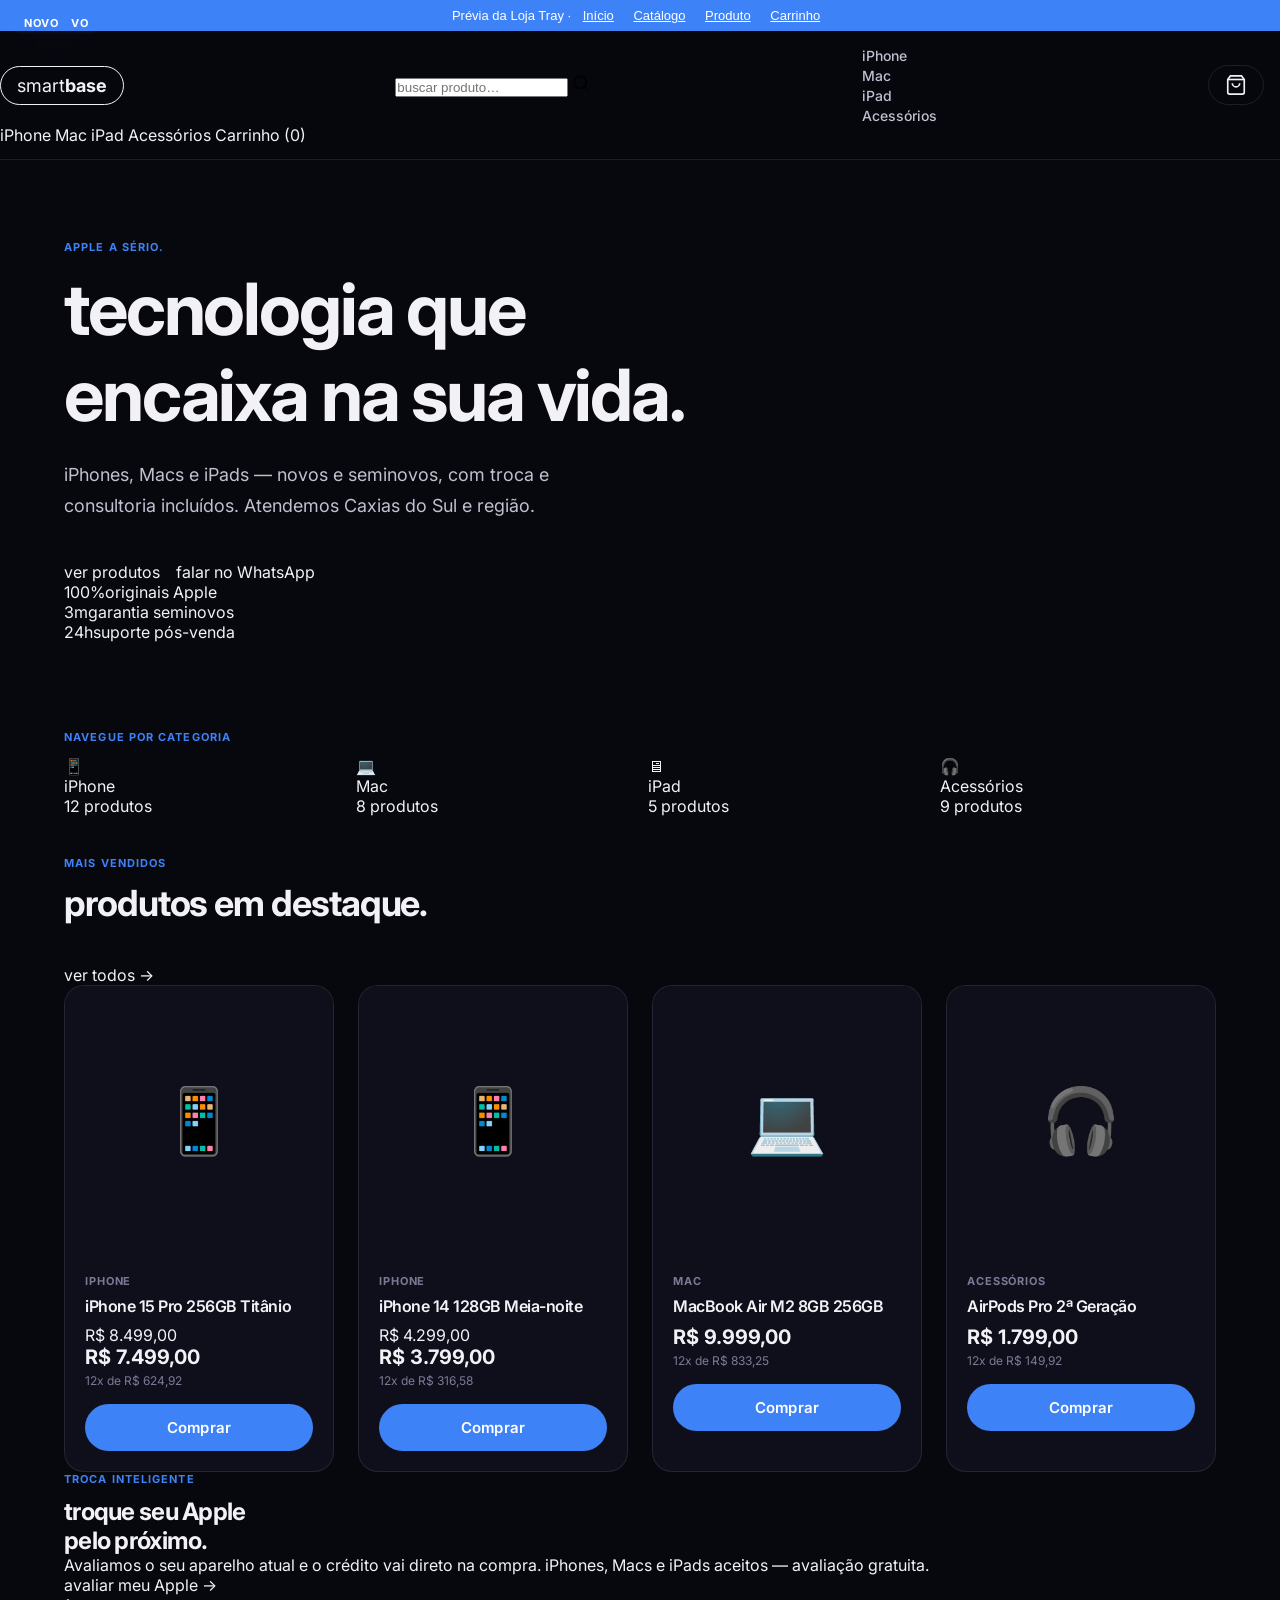
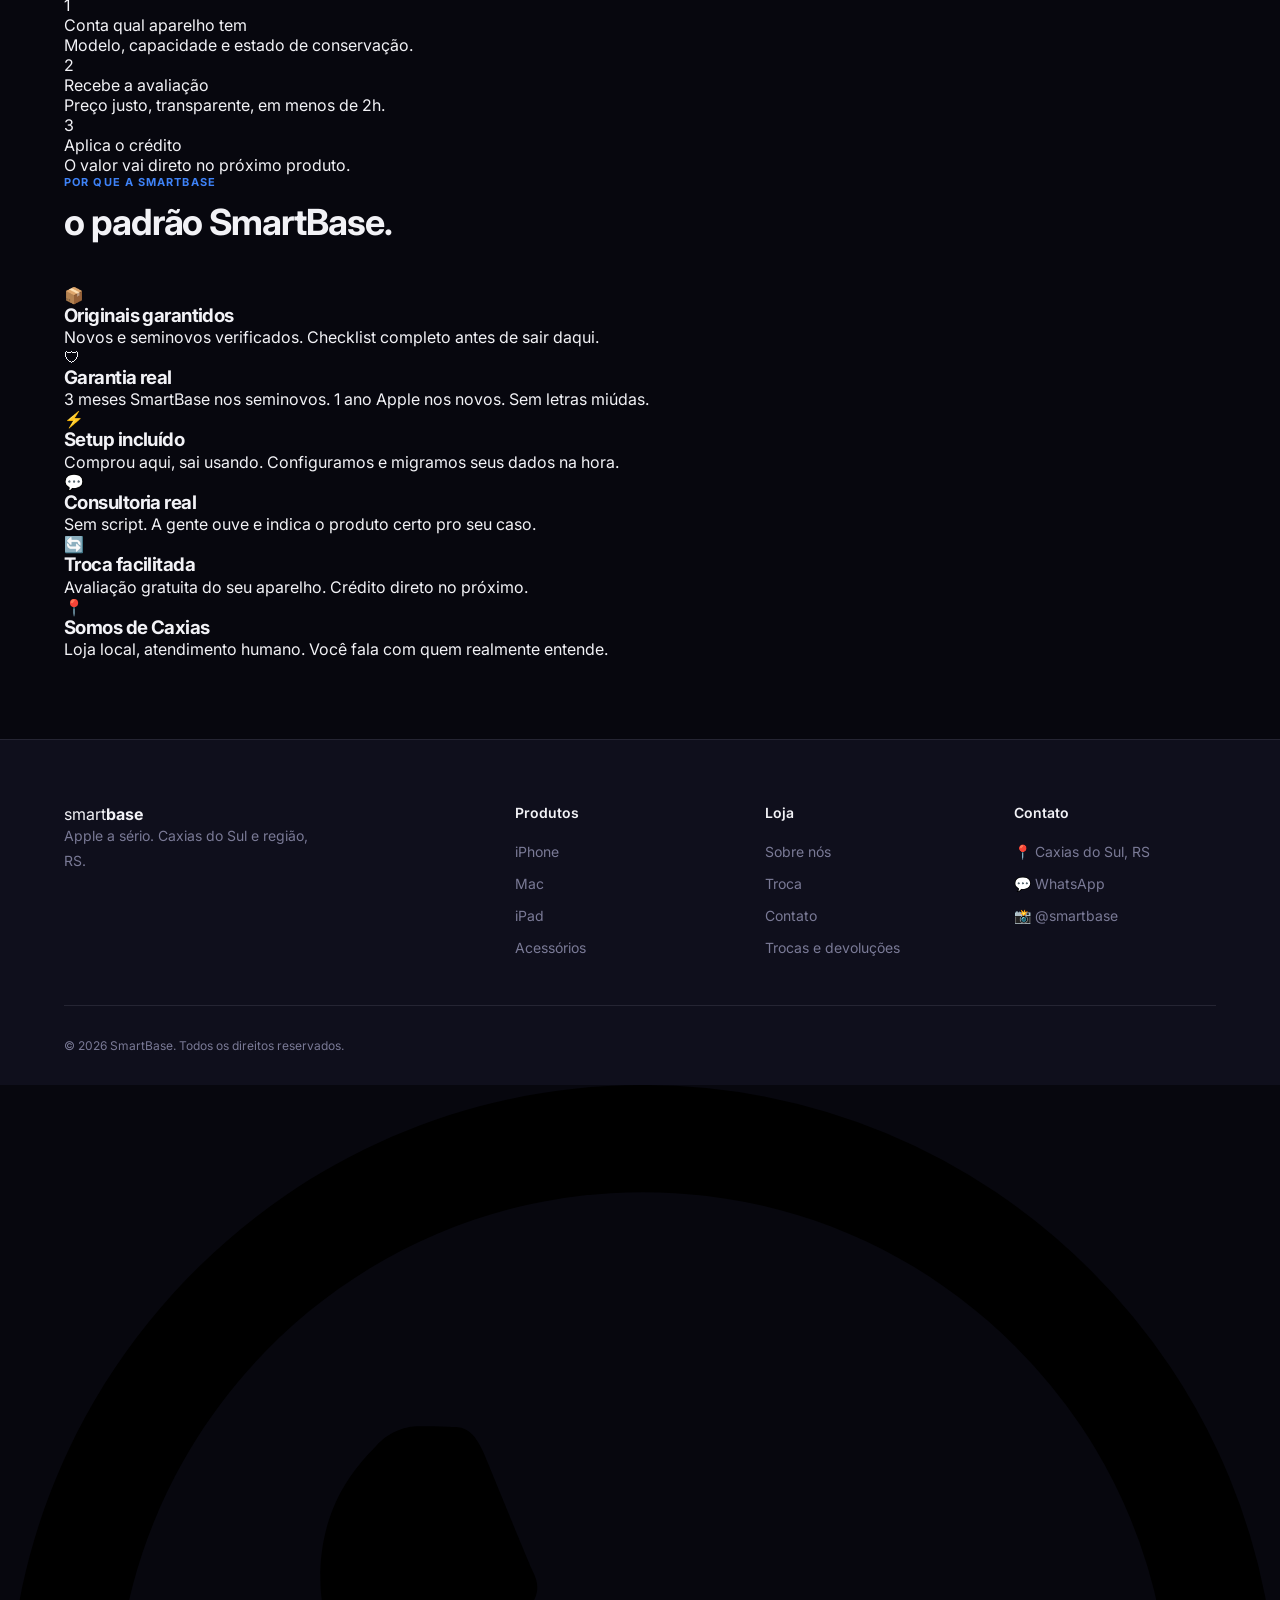
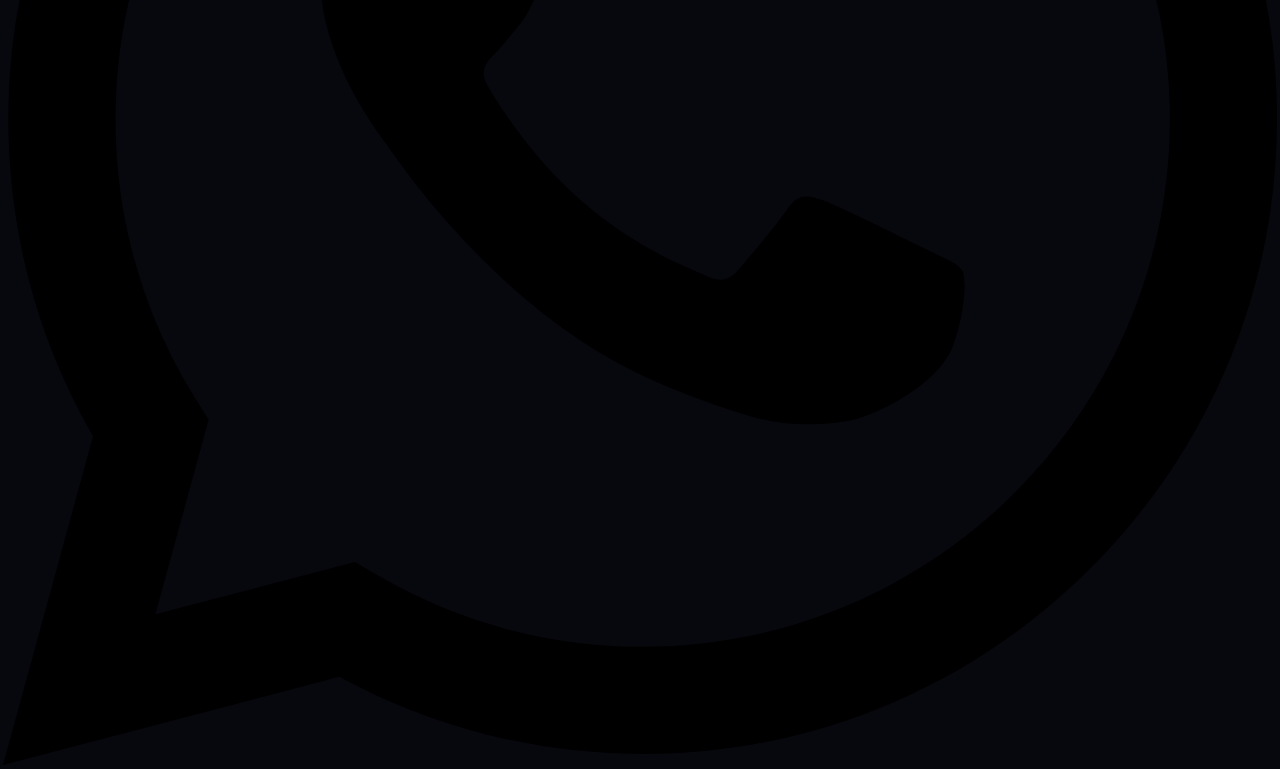
==== clientes/smartbase/tray-preview/home.html @ 4f4c0b4b "feat(smartbase): adicionar prévia do tema Tray com dados de exemplo https://claude.ai/code/session_0" ====
<!DOCTYPE html>
<html lang="pt-BR">
<head>
  <meta charset="UTF-8">
  <meta name="viewport" content="width=device-width, initial-scale=1.0">
  <title>SmartBase — Prévia: Página Inicial da Loja</title>
  <link rel="stylesheet" href="css/theme.css">
  <style>
    .preview-bar {
      background: #3E82F7;
      color: #fff;
      text-align: center;
      padding: 8px 16px;
      font-size: 13px;
      font-family: sans-serif;
    }
    .preview-bar a { color: #fff; text-decoration: underline; margin: 0 8px; }
  </style>
</head>
<body class="tray-page tray-page--home">

  <div class="preview-bar">
    Prévia da Loja Tray ·
    <a href="home.html">Início</a>
    <a href="catalog.html">Catálogo</a>
    <a href="product.html">Produto</a>
    <a href="cart.html">Carrinho</a>
  </div>

  <header class="tray-header" id="tray-header">
    <div class="tray-header__inner">
      <a href="home.html" class="tray-header__logo">
        <div class="logo-pill">
          <span class="logo-pill__dot"></span>
          <span><span class="wordmark-smart">smart</span><span class="wordmark-base">base</span></span>
        </div>
      </a>
      <form class="tray-header__search" role="search">
        <input type="search" class="tray-search-input" placeholder="buscar produto…">
        <button type="submit" class="tray-search-btn">
          <svg width="18" height="18" viewBox="0 0 24 24" fill="none" stroke="currentColor" stroke-width="2"><circle cx="11" cy="11" r="8"/><path d="m21 21-4.35-4.35"/></svg>
        </button>
      </form>
      <nav class="tray-header__nav">
        <ul>
          <li><a href="catalog.html" class="tray-nav-link">iPhone</a></li>
          <li><a href="catalog.html" class="tray-nav-link">Mac</a></li>
          <li><a href="catalog.html" class="tray-nav-link">iPad</a></li>
          <li><a href="catalog.html" class="tray-nav-link">Acessórios</a></li>
        </ul>
      </nav>
      <div class="tray-header__actions">
        <a href="cart.html" class="tray-cart-btn">
          <svg width="22" height="22" viewBox="0 0 24 24" fill="none" stroke="currentColor" stroke-width="1.8"><path d="M6 2 3 6v14a2 2 0 0 0 2 2h14a2 2 0 0 0 2-2V6l-3-4z"/><line x1="3" y1="6" x2="21" y2="6"/><path d="M16 10a4 4 0 0 1-8 0"/></svg>
        </a>
        <button class="tray-hamburger" id="tray-hamburger" aria-label="Abrir menu" aria-expanded="false">
          <span></span><span></span><span></span>
        </button>
      </div>
    </div>
    <div class="tray-mobile-nav" id="tray-mobile-nav" aria-hidden="true">
      <a href="catalog.html" class="tray-nav-link">iPhone</a>
      <a href="catalog.html" class="tray-nav-link">Mac</a>
      <a href="catalog.html" class="tray-nav-link">iPad</a>
      <a href="catalog.html" class="tray-nav-link">Acessórios</a>
      <a href="cart.html" class="tray-nav-link">Carrinho (0)</a>
    </div>
  </header>

  <main>
    <!-- HERO -->
    <section class="tray-hero">
      <div class="tray-container">
        <div class="tray-hero__content">
          <p class="tray-section-label">Apple a sério.</p>
          <h1 class="tray-hero__title">tecnologia que<br><span class="tray-hero__accent">encaixa na sua vida.</span></h1>
          <p class="tray-hero__sub">iPhones, Macs e iPads — novos e seminovos, com troca e consultoria incluídos. Atendemos Caxias do Sul e região.</p>
          <div class="tray-hero__actions">
            <a href="catalog.html" class="tray-btn tray-btn--primary tray-btn--lg">ver produtos</a>
            <a href="https://wa.me/5554XXXXXXXX" class="tray-btn tray-btn--secondary tray-btn--lg" target="_blank">falar no WhatsApp</a>
          </div>
        </div>
        <div class="tray-hero__badge-group">
          <div class="tray-trust-badge"><span class="tray-trust-badge__num">100%</span><span class="tray-trust-badge__label">originais Apple</span></div>
          <div class="tray-trust-badge"><span class="tray-trust-badge__num">3m</span><span class="tray-trust-badge__label">garantia seminovos</span></div>
          <div class="tray-trust-badge"><span class="tray-trust-badge__num">24h</span><span class="tray-trust-badge__label">suporte pós-venda</span></div>
        </div>
      </div>
    </section>

    <!-- CATEGORIAS -->
    <section class="tray-categories">
      <div class="tray-container">
        <p class="tray-section-label">navegue por categoria</p>
        <div class="tray-categories__grid">
          <a href="catalog.html" class="tray-category-card"><div class="tray-category-card__icon">📱</div><p class="tray-category-card__name">iPhone</p><p class="tray-category-card__count">12 produtos</p></a>
          <a href="catalog.html" class="tray-category-card"><div class="tray-category-card__icon">💻</div><p class="tray-category-card__name">Mac</p><p class="tray-category-card__count">8 produtos</p></a>
          <a href="catalog.html" class="tray-category-card"><div class="tray-category-card__icon">🖥</div><p class="tray-category-card__name">iPad</p><p class="tray-category-card__count">5 produtos</p></a>
          <a href="catalog.html" class="tray-category-card"><div class="tray-category-card__icon">🎧</div><p class="tray-category-card__name">Acessórios</p><p class="tray-category-card__count">9 produtos</p></a>
        </div>
      </div>
    </section>

    <!-- DESTAQUES -->
    <section class="tray-section">
      <div class="tray-container">
        <div class="tray-section-head">
          <div><p class="tray-section-label">mais vendidos</p><h2 class="tray-section-title">produtos em destaque.</h2></div>
          <a href="catalog.html" class="tray-btn tray-btn--ghost">ver todos →</a>
        </div>
        <div class="tray-product-grid">

          <article class="tray-product-card">
            <a href="product.html" class="tray-product-card__image-link">
              <div class="tray-product-card__image-wrap">
                <div style="width:100%;aspect-ratio:1;background:var(--color-surface);display:flex;align-items:center;justify-content:center;font-size:64px;">📱</div>
                <span class="tray-product-card__badge">novo</span>
              </div>
            </a>
            <div class="tray-product-card__body">
              <p class="tray-product-card__category">iPhone</p>
              <h3 class="tray-product-card__name"><a href="product.html">iPhone 15 Pro 256GB Titânio</a></h3>
              <div class="tray-product-card__pricing">
                <p class="tray-product-card__price-from">R$ 8.499,00</p>
                <p class="tray-product-card__price">R$ 7.499,00</p>
                <p class="tray-product-card__installments">12x de R$ 624,92</p>
              </div>
              <div class="tray-product-card__actions"><a href="product.html" class="buy-button">Comprar</a></div>
            </div>
          </article>

          <article class="tray-product-card">
            <a href="product.html" class="tray-product-card__image-link">
              <div class="tray-product-card__image-wrap">
                <div style="width:100%;aspect-ratio:1;background:var(--color-surface);display:flex;align-items:center;justify-content:center;font-size:64px;">📱</div>
                <span class="tray-product-card__badge tray-product-card__badge--used">seminovo</span>
              </div>
            </a>
            <div class="tray-product-card__body">
              <p class="tray-product-card__category">iPhone</p>
              <h3 class="tray-product-card__name"><a href="product.html">iPhone 14 128GB Meia-noite</a></h3>
              <div class="tray-product-card__pricing">
                <p class="tray-product-card__price-from">R$ 4.299,00</p>
                <p class="tray-product-card__price">R$ 3.799,00</p>
                <p class="tray-product-card__installments">12x de R$ 316,58</p>
              </div>
              <div class="tray-product-card__actions"><a href="product.html" class="buy-button">Comprar</a></div>
            </div>
          </article>

          <article class="tray-product-card">
            <a href="product.html" class="tray-product-card__image-link">
              <div class="tray-product-card__image-wrap">
                <div style="width:100%;aspect-ratio:1;background:var(--color-surface);display:flex;align-items:center;justify-content:center;font-size:64px;">💻</div>
                <span class="tray-product-card__badge">novo</span>
              </div>
            </a>
            <div class="tray-product-card__body">
              <p class="tray-product-card__category">Mac</p>
              <h3 class="tray-product-card__name"><a href="product.html">MacBook Air M2 8GB 256GB</a></h3>
              <div class="tray-product-card__pricing">
                <p class="tray-product-card__price">R$ 9.999,00</p>
                <p class="tray-product-card__installments">12x de R$ 833,25</p>
              </div>
              <div class="tray-product-card__actions"><a href="product.html" class="buy-button">Comprar</a></div>
            </div>
          </article>

          <article class="tray-product-card">
            <a href="product.html" class="tray-product-card__image-link">
              <div class="tray-product-card__image-wrap">
                <div style="width:100%;aspect-ratio:1;background:var(--color-surface);display:flex;align-items:center;justify-content:center;font-size:64px;">🎧</div>
                <span class="tray-product-card__badge">novo</span>
              </div>
            </a>
            <div class="tray-product-card__body">
              <p class="tray-product-card__category">Acessórios</p>
              <h3 class="tray-product-card__name"><a href="product.html">AirPods Pro 2ª Geração</a></h3>
              <div class="tray-product-card__pricing">
                <p class="tray-product-card__price">R$ 1.799,00</p>
                <p class="tray-product-card__installments">12x de R$ 149,92</p>
              </div>
              <div class="tray-product-card__actions"><a href="product.html" class="buy-button">Comprar</a></div>
            </div>
          </article>

        </div>
      </div>
    </section>

    <!-- TRADE-IN -->
    <section class="tray-tradein" id="troca">
      <div class="tray-container">
        <div class="tray-tradein__inner">
          <div class="tray-tradein__text">
            <p class="tray-section-label">troca inteligente</p>
            <h2 class="tray-tradein__title">troque seu Apple<br>pelo próximo.</h2>
            <p class="tray-tradein__sub">Avaliamos o seu aparelho atual e o crédito vai direto na compra. iPhones, Macs e iPads aceitos — avaliação gratuita.</p>
            <a href="https://wa.me/5554XXXXXXXX" class="tray-btn tray-btn--primary tray-btn--lg" target="_blank">avaliar meu Apple →</a>
          </div>
          <div class="tray-tradein__steps">
            <div class="tray-tradein__step"><span class="tray-tradein__step-num">1</span><div><p class="tray-tradein__step-title">Conta qual aparelho tem</p><p class="tray-tradein__step-desc">Modelo, capacidade e estado de conservação.</p></div></div>
            <div class="tray-tradein__step"><span class="tray-tradein__step-num">2</span><div><p class="tray-tradein__step-title">Recebe a avaliação</p><p class="tray-tradein__step-desc">Preço justo, transparente, em menos de 2h.</p></div></div>
            <div class="tray-tradein__step"><span class="tray-tradein__step-num">3</span><div><p class="tray-tradein__step-title">Aplica o crédito</p><p class="tray-tradein__step-desc">O valor vai direto no próximo produto.</p></div></div>
          </div>
        </div>
      </div>
    </section>

    <!-- DIFERENCIAIS -->
    <section class="tray-section">
      <div class="tray-container">
        <p class="tray-section-label tray-text-center">por que a SmartBase</p>
        <h2 class="tray-section-title tray-text-center">o padrão SmartBase.</h2>
        <div class="tray-features-grid">
          <div class="tray-feature"><span class="tray-feature__icon">📦</span><h3 class="tray-feature__title">Originais garantidos</h3><p class="tray-feature__desc">Novos e seminovos verificados. Checklist completo antes de sair daqui.</p></div>
          <div class="tray-feature"><span class="tray-feature__icon">🛡</span><h3 class="tray-feature__title">Garantia real</h3><p class="tray-feature__desc">3 meses SmartBase nos seminovos. 1 ano Apple nos novos. Sem letras miúdas.</p></div>
          <div class="tray-feature"><span class="tray-feature__icon">⚡</span><h3 class="tray-feature__title">Setup incluído</h3><p class="tray-feature__desc">Comprou aqui, sai usando. Configuramos e migramos seus dados na hora.</p></div>
          <div class="tray-feature"><span class="tray-feature__icon">💬</span><h3 class="tray-feature__title">Consultoria real</h3><p class="tray-feature__desc">Sem script. A gente ouve e indica o produto certo pro seu caso.</p></div>
          <div class="tray-feature"><span class="tray-feature__icon">🔄</span><h3 class="tray-feature__title">Troca facilitada</h3><p class="tray-feature__desc">Avaliação gratuita do seu aparelho. Crédito direto no próximo.</p></div>
          <div class="tray-feature"><span class="tray-feature__icon">📍</span><h3 class="tray-feature__title">Somos de Caxias</h3><p class="tray-feature__desc">Loja local, atendimento humano. Você fala com quem realmente entende.</p></div>
        </div>
      </div>
    </section>
  </main>

  <footer class="tray-footer">
    <div class="tray-container">
      <div class="tray-footer__grid">
        <div class="tray-footer__brand">
          <div class="logo-pill"><span class="logo-pill__dot"></span><span><span class="wordmark-smart">smart</span><span class="wordmark-base">base</span></span></div>
          <p class="tray-footer__tagline">Apple a sério. Caxias do Sul e região, RS.</p>
        </div>
        <div>
          <p class="tray-footer__col-title">Produtos</p>
          <ul class="tray-footer__links">
            <li><a href="catalog.html" class="tray-footer__link">iPhone</a></li>
            <li><a href="catalog.html" class="tray-footer__link">Mac</a></li>
            <li><a href="catalog.html" class="tray-footer__link">iPad</a></li>
            <li><a href="catalog.html" class="tray-footer__link">Acessórios</a></li>
          </ul>
        </div>
        <div>
          <p class="tray-footer__col-title">Loja</p>
          <ul class="tray-footer__links">
            <li><a href="#" class="tray-footer__link">Sobre nós</a></li>
            <li><a href="#troca" class="tray-footer__link">Troca</a></li>
            <li><a href="#" class="tray-footer__link">Contato</a></li>
            <li><a href="#" class="tray-footer__link">Trocas e devoluções</a></li>
          </ul>
        </div>
        <div>
          <p class="tray-footer__col-title">Contato</p>
          <ul class="tray-footer__links">
            <li><span class="tray-footer__link">📍 Caxias do Sul, RS</span></li>
            <li><a href="https://wa.me/5554XXXXXXXX" class="tray-footer__link">💬 WhatsApp</a></li>
            <li><a href="https://instagram.com/smartbase" class="tray-footer__link">📸 @smartbase</a></li>
          </ul>
        </div>
      </div>
      <div class="tray-footer__bottom">
        <p class="tray-footer__copy">© 2026 SmartBase. Todos os direitos reservados.</p>
      </div>
    </div>
  </footer>

  <a href="https://wa.me/5554XXXXXXXX" class="tray-whatsapp-fab" aria-label="WhatsApp" target="_blank">
    <svg viewBox="0 0 24 24" xmlns="http://www.w3.org/2000/svg"><path d="M17.472 14.382c-.297-.149-1.758-.867-2.03-.967-.273-.099-.471-.148-.67.15-.197.297-.767.966-.94 1.164-.173.199-.347.223-.644.075-.297-.15-1.255-.463-2.39-1.475-.883-.788-1.48-1.761-1.653-2.059-.173-.297-.018-.458.13-.606.134-.133.298-.347.446-.52.149-.174.198-.298.298-.497.099-.198.05-.371-.025-.52-.075-.149-.669-1.612-.916-2.207-.242-.579-.487-.5-.669-.51-.173-.008-.371-.01-.57-.01-.198 0-.52.074-.792.372-.272.297-1.04 1.016-1.04 2.479 0 1.462 1.065 2.875 1.213 3.074.149.198 2.096 3.2 5.077 4.487.709.306 1.262.489 1.694.625.712.227 1.36.195 1.871.118.571-.085 1.758-.719 2.006-1.413.248-.694.248-1.289.173-1.413-.074-.124-.272-.198-.57-.347m-5.421 7.403h-.004a9.87 9.87 0 01-5.031-1.378l-.361-.214-3.741.982.998-3.648-.235-.374a9.86 9.86 0 01-1.51-5.26c.001-5.45 4.436-9.884 9.888-9.884 2.64 0 5.122 1.03 6.988 2.898a9.825 9.825 0 012.893 6.994c-.003 5.45-4.437 9.884-9.885 9.884m8.413-18.297A11.815 11.815 0 0012.05 0C5.495 0 .16 5.335.157 11.892c0 2.096.547 4.142 1.588 5.945L.057 24l6.305-1.654a11.882 11.882 0 005.683 1.448h.005c6.554 0 11.89-5.335 11.893-11.893a11.821 11.821 0 00-3.48-8.413z"/></svg>
  </a>

  <script src="js/theme.js"></script>
</body>
</html>
---- clientes/smartbase/tray-preview/css/theme.css ----
/* ============================================================
   SmartBase — theme.css (Tray Commerce)
   Identidade visual alinhada com o site institucional
   ============================================================ */

/* --- Import & Custom Properties --- */
@import url('https://fonts.googleapis.com/css2?family=Inter:wght@400;500;600;700&display=swap');

:root {
  --color-void:     #07070E;
  --color-signal:   #3E82F7;
  --color-white:    #F2F2F6;
  --color-platinum: #C0C0D0;
  --color-silver:   #7A7A96;
  --color-surface:  #0F0F1C;

  --color-bg:       var(--color-void);
  --color-bg-card:  var(--color-surface);
  --color-text:     var(--color-white);
  --color-text-muted: var(--color-platinum);
  --color-text-label: var(--color-silver);
  --color-accent:   var(--color-signal);
  --color-border:   rgba(192, 192, 208, 0.12);

  --font-family: 'Inter', -apple-system, BlinkMacSystemFont, sans-serif;

  --radius-sm:   6px;
  --radius-md:   12px;
  --radius-lg:   20px;
  --radius-full: 9999px;

  --transition: 200ms ease;
  --shadow-md: 0 4px 16px rgba(0, 0, 0, 0.5);
  --shadow-accent: 0 0 20px rgba(62, 130, 247, 0.25);
}

/* --- Reset --- */
*, *::before, *::after { box-sizing: border-box; margin: 0; padding: 0; }
html { font-size: 16px; scroll-behavior: smooth; }
body {
  font-family: var(--font-family);
  background-color: var(--color-bg);
  color: var(--color-text);
  -webkit-font-smoothing: antialiased;
}
img { max-width: 100%; height: auto; display: block; }
a { color: inherit; text-decoration: none; }
ul { list-style: none; }
button { cursor: pointer; font-family: inherit; border: none; background: none; }
::selection { background: var(--color-signal); color: #fff; }

/* --- Layout --- */
.tray-container {
  width: 100%;
  max-width: 1200px;
  margin-inline: auto;
  padding-inline: 1.5rem;
}

/* --- Tipografia --- */
h1, h2, h3, h4 { font-weight: 700; letter-spacing: -0.03em; line-height: 1.2; }
.wordmark-smart { font-weight: 400; }
.wordmark-base  { font-weight: 700; }

/* ============================================================
   HEADER / NAV
   ============================================================ */
.tray-header {
  position: sticky;
  top: 0;
  z-index: 100;
  background: rgba(7, 7, 14, 0.9);
  backdrop-filter: blur(16px);
  -webkit-backdrop-filter: blur(16px);
  border-bottom: 1px solid var(--color-border);
  padding: 0.875rem 0;
}

.tray-header__inner {
  display: flex;
  align-items: center;
  justify-content: space-between;
  gap: 2rem;
}

.tray-header__logo {
  display: inline-flex;
  align-items: center;
  gap: 0.625rem;
  padding: 0.5rem 1rem;
  border: 1.5px solid var(--color-white);
  border-radius: var(--radius-full);
  font-size: 1.125rem;
  white-space: nowrap;
}

.tray-header__logo-dot {
  width: 10px; height: 10px;
  background: var(--color-signal);
  border-radius: 50%;
  flex-shrink: 0;
}

.tray-header__nav {
  display: flex;
  align-items: center;
  gap: 2rem;
}

.tray-header__nav a {
  font-size: 0.875rem;
  font-weight: 500;
  color: var(--color-platinum);
  transition: color var(--transition);
}
.tray-header__nav a:hover { color: var(--color-white); }

.tray-header__actions {
  display: flex;
  align-items: center;
  gap: 1rem;
}

/* Busca */
.tray-search-form {
  display: flex;
  align-items: center;
  gap: 0;
  background: var(--color-surface);
  border: 1px solid var(--color-border);
  border-radius: var(--radius-full);
  overflow: hidden;
  transition: border-color var(--transition);
}
.tray-search-form:focus-within { border-color: var(--color-signal); }

.tray-search-form input {
  background: transparent;
  border: none;
  color: var(--color-text);
  font-size: 0.875rem;
  padding: 0.5rem 1rem;
  width: 220px;
  outline: none;
}
.tray-search-form input::placeholder { color: var(--color-silver); }
.tray-search-form button {
  padding: 0.5rem 1rem;
  color: var(--color-silver);
  font-size: 1rem;
  transition: color var(--transition);
}
.tray-search-form button:hover { color: var(--color-signal); }

/* Carrinho */
.tray-cart-btn {
  position: relative;
  display: flex;
  align-items: center;
  gap: 0.5rem;
  padding: 0.5rem 1rem;
  background: transparent;
  border: 1.5px solid var(--color-border);
  border-radius: var(--radius-full);
  font-size: 0.875rem;
  font-weight: 600;
  color: var(--color-white);
  transition: border-color var(--transition);
}
.tray-cart-btn:hover { border-color: var(--color-platinum); }

.tray-cart-badge {
  position: absolute;
  top: -6px; right: -6px;
  width: 18px; height: 18px;
  background: var(--color-signal);
  border-radius: 50%;
  font-size: 0.625rem;
  font-weight: 700;
  display: flex;
  align-items: center;
  justify-content: center;
  color: #fff;
}

@media (max-width: 900px) {
  .tray-header__nav { display: none; }
  .tray-search-form input { width: 140px; }
}
@media (max-width: 600px) {
  .tray-search-form { display: none; }
}

/* ============================================================
   BOTÕES
   ============================================================ */
.btn {
  display: inline-flex;
  align-items: center;
  justify-content: center;
  gap: 0.5rem;
  padding: 0.75rem 1.5rem;
  border-radius: var(--radius-full);
  font-size: 0.875rem;
  font-weight: 600;
  cursor: pointer;
  transition: all var(--transition);
  white-space: nowrap;
}
.btn-primary {
  background: var(--color-signal);
  color: #fff;
  border: 1.5px solid var(--color-signal);
}
.btn-primary:hover {
  background: #2d6fe0;
  box-shadow: var(--shadow-accent);
  transform: translateY(-1px);
}
.btn-secondary {
  background: transparent;
  color: var(--color-white);
  border: 1.5px solid var(--color-border);
}
.btn-secondary:hover { border-color: var(--color-platinum); }
.btn-ghost {
  background: transparent;
  color: var(--color-accent);
  border: none;
  padding-inline: 0;
}
.btn-ghost:hover { text-decoration: underline; text-underline-offset: 4px; }
.btn-lg { padding: 1rem 2rem; font-size: 1rem; }
.btn-block { width: 100%; }

/* Botão de compra (Tray injeta via {buy_button} mas podemos sobrescrever estilos) */
.buy-button,
[class*="buy-button"],
.tray-btn-buy {
  display: inline-flex !important;
  align-items: center !important;
  justify-content: center !important;
  width: 100% !important;
  padding: 0.875rem 1.5rem !important;
  background: var(--color-signal) !important;
  color: #fff !important;
  border: none !important;
  border-radius: var(--radius-full) !important;
  font-size: 0.9375rem !important;
  font-weight: 600 !important;
  font-family: var(--font-family) !important;
  cursor: pointer !important;
  transition: all var(--transition) !important;
  letter-spacing: 0.01em !important;
}
.buy-button:hover,
.tray-btn-buy:hover {
  background: #2d6fe0 !important;
  box-shadow: var(--shadow-accent) !important;
}

/* ============================================================
   PRODUCT CARD
   ============================================================ */
.tray-product-card {
  background: var(--color-surface);
  border: 1px solid var(--color-border);
  border-radius: var(--radius-lg);
  overflow: hidden;
  display: flex;
  flex-direction: column;
  transition: all 250ms ease;
}
.tray-product-card:hover {
  border-color: rgba(62, 130, 247, 0.3);
  transform: translateY(-4px);
  box-shadow: var(--shadow-md);
}

.tray-product-card__img {
  aspect-ratio: 1;
  overflow: hidden;
  background: var(--color-void);
}
.tray-product-card__img img {
  width: 100%; height: 100%;
  object-fit: cover;
  transition: transform 400ms ease;
}
.tray-product-card:hover .tray-product-card__img img { transform: scale(1.05); }

.tray-product-card__badge {
  position: absolute;
  top: 0.75rem; left: 0.75rem;
  font-size: 0.6875rem;
  font-weight: 700;
  letter-spacing: 0.06em;
  text-transform: uppercase;
  padding: 0.25rem 0.75rem;
  border-radius: var(--radius-full);
  background: var(--color-signal);
  color: #fff;
}
.tray-product-card__badge--sale {
  background: #e84646;
}

.tray-product-card__img-wrap { position: relative; }

.tray-product-card__body {
  padding: 1.25rem;
  flex: 1;
  display: flex;
  flex-direction: column;
}

.tray-product-card__category {
  font-size: 0.6875rem;
  font-weight: 700;
  letter-spacing: 0.08em;
  text-transform: uppercase;
  color: var(--color-text-label);
  margin-bottom: 0.5rem;
}

.tray-product-card__name {
  font-size: 1rem;
  font-weight: 600;
  color: var(--color-text);
  margin-bottom: 0.5rem;
  line-height: 1.3;
}

.tray-product-card__price-box {
  margin-top: auto;
  padding-top: 1rem;
}

.tray-product-card__price-old {
  font-size: 0.75rem;
  color: var(--color-text-label);
  text-decoration: line-through;
  margin-bottom: 0.25rem;
}

.tray-product-card__price {
  font-size: 1.25rem;
  font-weight: 700;
  color: var(--color-text);
  margin-bottom: 0.25rem;
}

.tray-product-card__installments {
  font-size: 0.75rem;
  color: var(--color-text-label);
  margin-bottom: 1rem;
}

/* ============================================================
   PRODUCT GRID
   ============================================================ */
.tray-product-grid {
  display: grid;
  grid-template-columns: repeat(4, 1fr);
  gap: 1.5rem;
}
@media (max-width: 1024px) { .tray-product-grid { grid-template-columns: repeat(3, 1fr); } }
@media (max-width: 768px)  { .tray-product-grid { grid-template-columns: repeat(2, 1fr); } }
@media (max-width: 480px)  { .tray-product-grid { grid-template-columns: 1fr; } }

/* ============================================================
   FILTERS / BREADCRUMB
   ============================================================ */
.tray-breadcrumb {
  display: flex;
  align-items: center;
  gap: 0.5rem;
  font-size: 0.8125rem;
  color: var(--color-text-label);
  margin-bottom: 1.5rem;
}
.tray-breadcrumb a { color: var(--color-text-label); transition: color var(--transition); }
.tray-breadcrumb a:hover { color: var(--color-white); }
.tray-breadcrumb span { color: var(--color-silver); }

.tray-filters {
  display: flex;
  align-items: center;
  gap: 0.75rem;
  margin-bottom: 2rem;
  flex-wrap: wrap;
}
.tray-filter-btn {
  padding: 0.375rem 1rem;
  border-radius: var(--radius-full);
  font-size: 0.8125rem;
  font-weight: 500;
  color: var(--color-platinum);
  background: transparent;
  border: 1px solid var(--color-border);
  cursor: pointer;
  transition: all var(--transition);
}
.tray-filter-btn:hover,
.tray-filter-btn.active {
  color: var(--color-white);
  background: rgba(62, 130, 247, 0.1);
  border-color: var(--color-signal);
}

.tray-sort-select {
  margin-left: auto;
  padding: 0.375rem 0.875rem;
  background: var(--color-surface);
  border: 1px solid var(--color-border);
  border-radius: var(--radius-full);
  color: var(--color-platinum);
  font-size: 0.8125rem;
  font-family: var(--font-family);
  cursor: pointer;
  outline: none;
}
.tray-sort-select:focus { border-color: var(--color-signal); }

/* ============================================================
   PRODUCT PAGE
   ============================================================ */
.tray-product-page {
  padding-block: 3rem 6rem;
}

.tray-product-layout {
  display: grid;
  grid-template-columns: 1fr 1fr;
  gap: 4rem;
  align-items: start;
}

/* Galeria */
.tray-product-gallery {
  position: sticky;
  top: 100px;
}
.tray-product-gallery__main {
  aspect-ratio: 1;
  background: var(--color-surface);
  border: 1px solid var(--color-border);
  border-radius: var(--radius-lg);
  overflow: hidden;
  margin-bottom: 1rem;
  cursor: zoom-in;
}
.tray-product-gallery__main img {
  width: 100%; height: 100%;
  object-fit: cover;
  transition: transform 400ms ease;
}
.tray-product-gallery__thumbs {
  display: flex;
  gap: 0.75rem;
}
.tray-product-gallery__thumb {
  width: 72px; height: 72px;
  border-radius: var(--radius-md);
  overflow: hidden;
  background: var(--color-surface);
  border: 1.5px solid var(--color-border);
  cursor: pointer;
  transition: border-color var(--transition);
}
.tray-product-gallery__thumb:hover,
.tray-product-gallery__thumb.is-active { border-color: var(--color-signal); }
.tray-product-gallery__thumb img { width: 100%; height: 100%; object-fit: cover; }

/* Info do produto */
.tray-product-info__label {
  font-size: 0.6875rem;
  font-weight: 700;
  letter-spacing: 0.1em;
  text-transform: uppercase;
  color: var(--color-accent);
  margin-bottom: 0.75rem;
}
.tray-product-info__name {
  font-size: clamp(1.5rem, 3vw, 2.25rem);
  color: var(--color-white);
  margin-bottom: 1.5rem;
}
.tray-product-info__price {
  font-size: 2rem;
  font-weight: 700;
  color: var(--color-white);
  margin-bottom: 0.25rem;
}
.tray-product-info__installments {
  font-size: 0.875rem;
  color: var(--color-text-label);
  margin-bottom: 2rem;
}
.tray-product-info__divider {
  height: 1px;
  background: var(--color-border);
  margin: 1.5rem 0;
}
.tray-product-info__desc {
  font-size: 0.9375rem;
  color: var(--color-text-muted);
  line-height: 1.75;
  margin-bottom: 2rem;
}

/* Garantia inline */
.tray-guarantee-row {
  display: flex;
  gap: 1rem;
  margin-bottom: 2rem;
}
.tray-guarantee-item {
  display: flex;
  align-items: center;
  gap: 0.5rem;
  font-size: 0.8125rem;
  color: var(--color-text-muted);
  background: rgba(62, 130, 247, 0.06);
  border: 1px solid rgba(62, 130, 247, 0.15);
  border-radius: var(--radius-md);
  padding: 0.625rem 1rem;
  flex: 1;
}
.tray-guarantee-item span:first-child { font-size: 1.125rem; }

@media (max-width: 900px) {
  .tray-product-layout { grid-template-columns: 1fr; }
  .tray-product-gallery { position: static; }
}

/* ============================================================
   CART
   ============================================================ */
.tray-cart-page {
  padding-block: 3rem 6rem;
}

.tray-cart-layout {
  display: grid;
  grid-template-columns: 1fr 360px;
  gap: 3rem;
  align-items: start;
}

.tray-cart-items { display: flex; flex-direction: column; gap: 1rem; }

.tray-cart-item {
  display: grid;
  grid-template-columns: 100px 1fr auto;
  gap: 1.25rem;
  align-items: center;
  background: var(--color-surface);
  border: 1px solid var(--color-border);
  border-radius: var(--radius-lg);
  padding: 1.25rem;
}
.tray-cart-item__img {
  width: 100px; height: 100px;
  border-radius: var(--radius-md);
  overflow: hidden;
  background: var(--color-void);
}
.tray-cart-item__img img { width: 100%; height: 100%; object-fit: cover; }
.tray-cart-item__name { font-size: 0.9375rem; font-weight: 600; color: var(--color-text); margin-bottom: 0.25rem; }
.tray-cart-item__meta { font-size: 0.8125rem; color: var(--color-text-label); }
.tray-cart-item__qty {
  display: flex;
  align-items: center;
  gap: 0.625rem;
  margin-top: 0.75rem;
}
.tray-qty-btn {
  width: 30px; height: 30px;
  border: 1px solid var(--color-border);
  border-radius: 50%;
  font-size: 1rem;
  color: var(--color-white);
  display: flex;
  align-items: center;
  justify-content: center;
  transition: border-color var(--transition);
}
.tray-qty-btn:hover { border-color: var(--color-platinum); }
.tray-qty-value { font-size: 0.9375rem; font-weight: 600; color: var(--color-text); min-width: 1.5rem; text-align: center; }
.tray-cart-item__price { font-size: 1.125rem; font-weight: 700; color: var(--color-text); white-space: nowrap; }
.tray-cart-item__remove { font-size: 0.75rem; color: var(--color-text-label); margin-top: 0.5rem; cursor: pointer; display: block; text-align: right; }
.tray-cart-item__remove:hover { color: #e84646; }

/* Resumo do carrinho */
.tray-cart-summary {
  background: var(--color-surface);
  border: 1px solid var(--color-border);
  border-radius: var(--radius-lg);
  padding: 1.5rem;
  position: sticky;
  top: 100px;
}
.tray-cart-summary__title {
  font-size: 1.125rem;
  font-weight: 700;
  color: var(--color-white);
  margin-bottom: 1.5rem;
}
.tray-cart-summary__row {
  display: flex;
  justify-content: space-between;
  align-items: center;
  font-size: 0.875rem;
  color: var(--color-text-muted);
  margin-bottom: 0.75rem;
}
.tray-cart-summary__row--total {
  font-size: 1.125rem;
  font-weight: 700;
  color: var(--color-white);
  margin-top: 1rem;
  padding-top: 1rem;
  border-top: 1px solid var(--color-border);
}

@media (max-width: 900px) {
  .tray-cart-layout { grid-template-columns: 1fr; }
  .tray-cart-summary { position: static; }
}

/* ============================================================
   BANNER / HERO HOMEPAGE
   ============================================================ */
.tray-hero {
  padding: 5rem 0 3rem;
}
.tray-hero__content { max-width: 640px; }
.tray-hero__label {
  font-size: 0.6875rem;
  font-weight: 700;
  letter-spacing: 0.1em;
  text-transform: uppercase;
  color: var(--color-accent);
  margin-bottom: 1rem;
  display: flex;
  align-items: center;
  gap: 0.75rem;
}
.tray-hero__label::before {
  content: '';
  display: block;
  width: 24px; height: 1.5px;
  background: var(--color-signal);
}
.tray-hero__title { font-size: clamp(2.5rem, 6vw, 4.5rem); color: var(--color-white); margin-bottom: 1.25rem; }
.tray-hero__sub { font-size: clamp(1rem, 2vw, 1.125rem); color: var(--color-platinum); line-height: 1.75; margin-bottom: 2.5rem; max-width: 520px; }
.tray-hero__actions { display: flex; gap: 1rem; flex-wrap: wrap; }

/* Categorias */
.tray-categories { padding: 2.5rem 0; }
.tray-categories__grid {
  display: grid;
  grid-template-columns: repeat(4, 1fr);
  gap: 1rem;
}
.tray-category-item {
  background: var(--color-surface);
  border: 1px solid var(--color-border);
  border-radius: var(--radius-lg);
  padding: 1.5rem;
  text-align: center;
  transition: all 250ms ease;
  cursor: pointer;
  display: block;
}
.tray-category-item:hover { border-color: rgba(62, 130, 247, 0.3); transform: translateY(-3px); }
.tray-category-item__icon { font-size: 2.25rem; margin-bottom: 0.625rem; }
.tray-category-item__name { font-size: 0.9375rem; font-weight: 600; color: var(--color-text); }
@media (max-width: 768px) { .tray-categories__grid { grid-template-columns: repeat(2, 1fr); } }

/* Section headers */
.tray-section-label {
  font-size: 0.6875rem;
  font-weight: 700;
  letter-spacing: 0.1em;
  text-transform: uppercase;
  color: var(--color-accent);
  margin-bottom: 0.75rem;
}
.tray-section-title { font-size: clamp(1.5rem, 3vw, 2.25rem); color: var(--color-white); margin-bottom: 2.5rem; }

/* ============================================================
   PAGINAÇÃO
   ============================================================ */
.tray-pagination {
  display: flex;
  justify-content: center;
  gap: 0.5rem;
  margin-top: 3rem;
}
.tray-page-btn {
  width: 40px; height: 40px;
  display: flex;
  align-items: center;
  justify-content: center;
  border-radius: var(--radius-md);
  font-size: 0.875rem;
  font-weight: 500;
  background: var(--color-surface);
  border: 1px solid var(--color-border);
  color: var(--color-platinum);
  cursor: pointer;
  transition: all var(--transition);
}
.tray-page-btn:hover,
.tray-page-btn.active {
  background: var(--color-signal);
  border-color: var(--color-signal);
  color: #fff;
}

/* ============================================================
   FOOTER
   ============================================================ */
.tray-footer {
  background: var(--color-surface);
  border-top: 1px solid var(--color-border);
  padding: 4rem 0 2rem;
  margin-top: 5rem;
}
.tray-footer__grid {
  display: grid;
  grid-template-columns: 2fr 1fr 1fr 1fr;
  gap: 3rem;
  margin-bottom: 3rem;
}
.tray-footer__brand-logo {
  display: inline-flex;
  align-items: center;
  gap: 0.625rem;
  padding: 0.5rem 1rem;
  border: 1.5px solid var(--color-white);
  border-radius: var(--radius-full);
  font-size: 1.125rem;
  margin-bottom: 1rem;
}
.tray-footer__brand-logo-dot { width: 10px; height: 10px; background: var(--color-signal); border-radius: 50%; }
.tray-footer__brand p { font-size: 0.875rem; color: var(--color-text-label); line-height: 1.75; max-width: 260px; }
.tray-footer__col-title { font-size: 0.875rem; font-weight: 600; color: var(--color-text); margin-bottom: 1.25rem; }
.tray-footer__links { display: flex; flex-direction: column; gap: 0.75rem; }
.tray-footer__link { font-size: 0.875rem; color: var(--color-text-label); transition: color var(--transition); }
.tray-footer__link:hover { color: var(--color-white); }
.tray-footer__bottom {
  padding-top: 2rem;
  border-top: 1px solid var(--color-border);
  display: flex;
  align-items: center;
  justify-content: space-between;
  flex-wrap: wrap;
  gap: 1rem;
  font-size: 0.75rem;
  color: var(--color-text-label);
}
@media (max-width: 1024px) { .tray-footer__grid { grid-template-columns: 1fr 1fr; } .tray-footer__brand { grid-column: 1/-1; } }
@media (max-width: 600px) { .tray-footer__grid { grid-template-columns: 1fr; } }

/* ============================================================
   EMPTY STATE
   ============================================================ */
.tray-empty {
  padding: 5rem 1rem;
  text-align: center;
  color: var(--color-text-label);
}
.tray-empty__icon { font-size: 4rem; margin-bottom: 1.5rem; }
.tray-empty h2 { color: var(--color-white); margin-bottom: 0.75rem; }
.tray-empty p { margin-bottom: 2rem; }

/* ============================================================
   TOAST / NOTIFICATION
   ============================================================ */
.tray-toast {
  position: fixed;
  bottom: 1.5rem;
  left: 50%;
  transform: translateX(-50%) translateY(12px);
  background: var(--color-surface);
  border: 1px solid var(--color-border);
  border-radius: var(--radius-md);
  padding: 0.75rem 1.5rem;
  font-size: 0.875rem;
  color: var(--color-text);
  box-shadow: var(--shadow-md);
  opacity: 0;
  transition: all 250ms ease;
  pointer-events: none;
  z-index: 9999;
}
.tray-toast.is-visible { opacity: 1; transform: translateX(-50%) translateY(0); }

/* ============================================================
   RESPONSIVO — MOBILE HEADER
   ============================================================ */
.tray-mobile-menu-btn {
  display: none;
  flex-direction: column;
  justify-content: center;
  gap: 5px;
  width: 32px; height: 32px;
}
.tray-mobile-menu-btn span { display: block; width: 100%; height: 1.5px; background: var(--color-white); transition: all 200ms; }
@media (max-width: 900px) { .tray-mobile-menu-btn { display: flex; } }
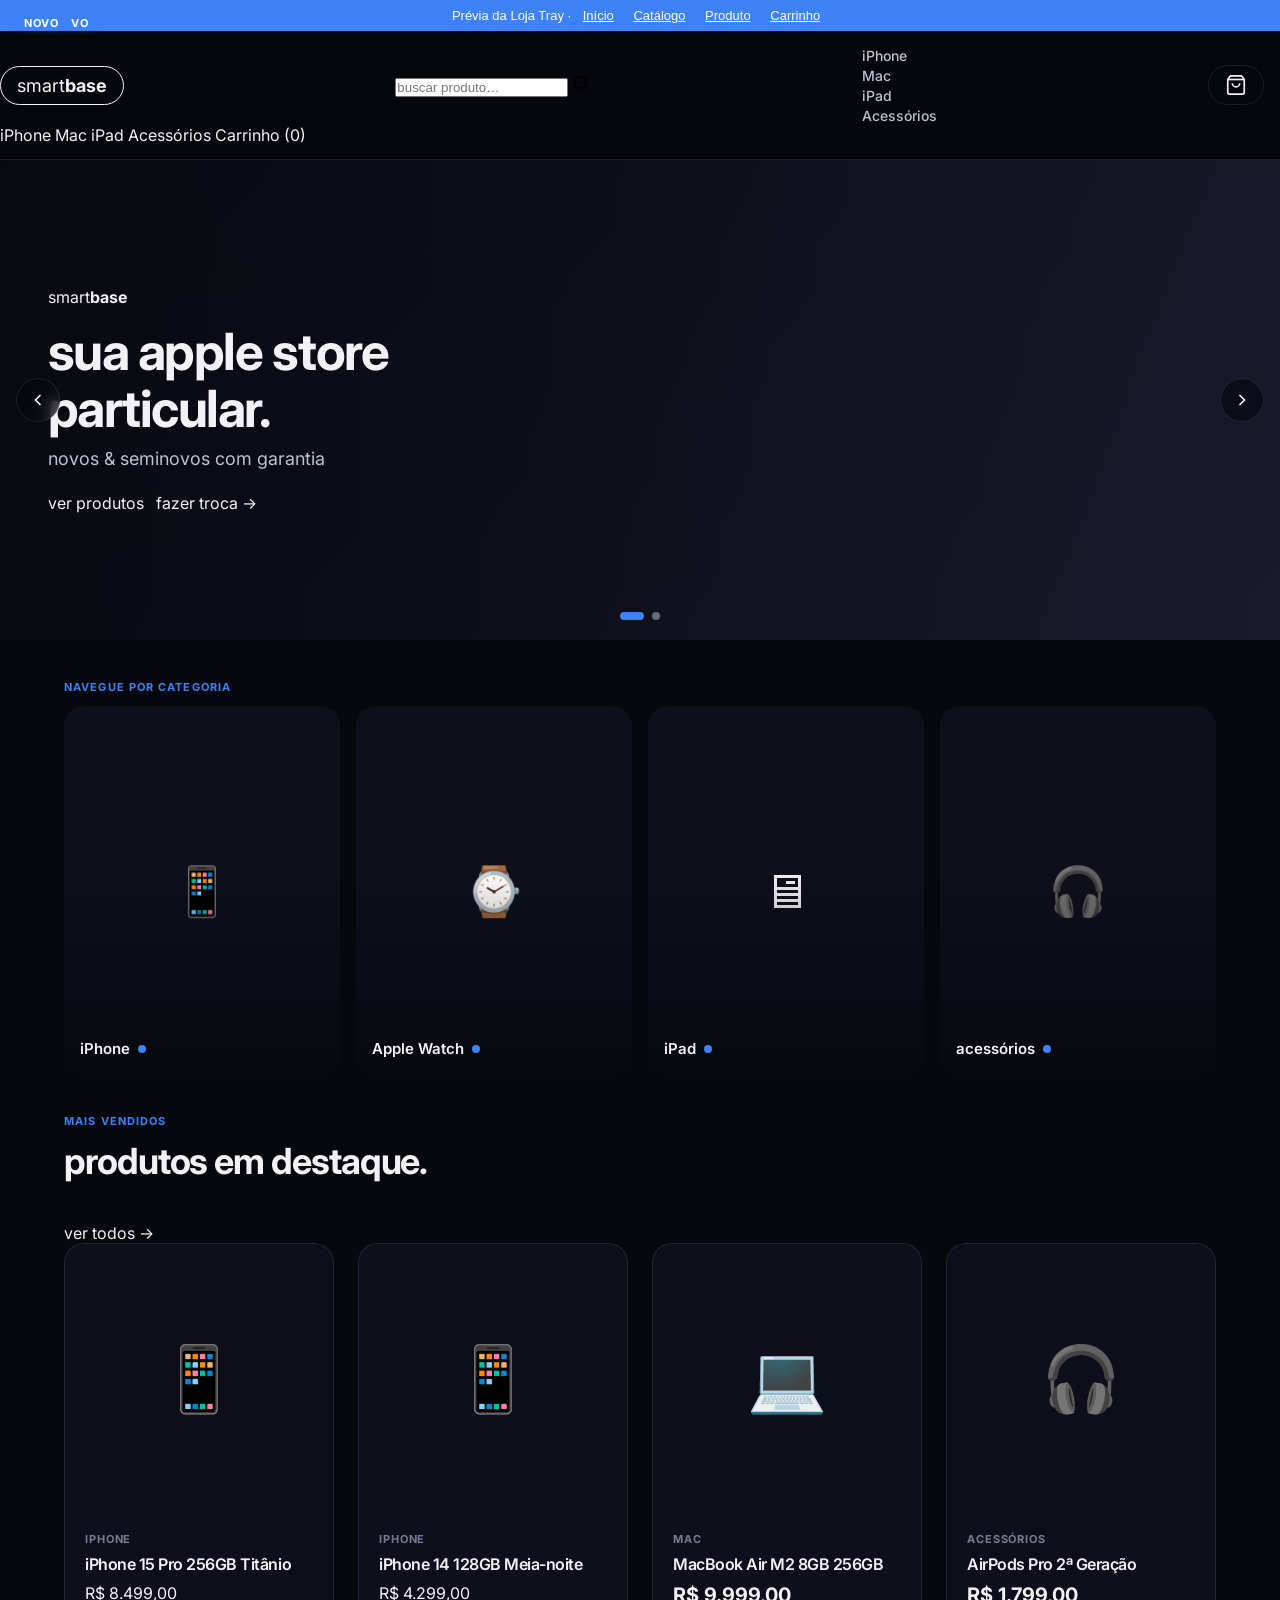
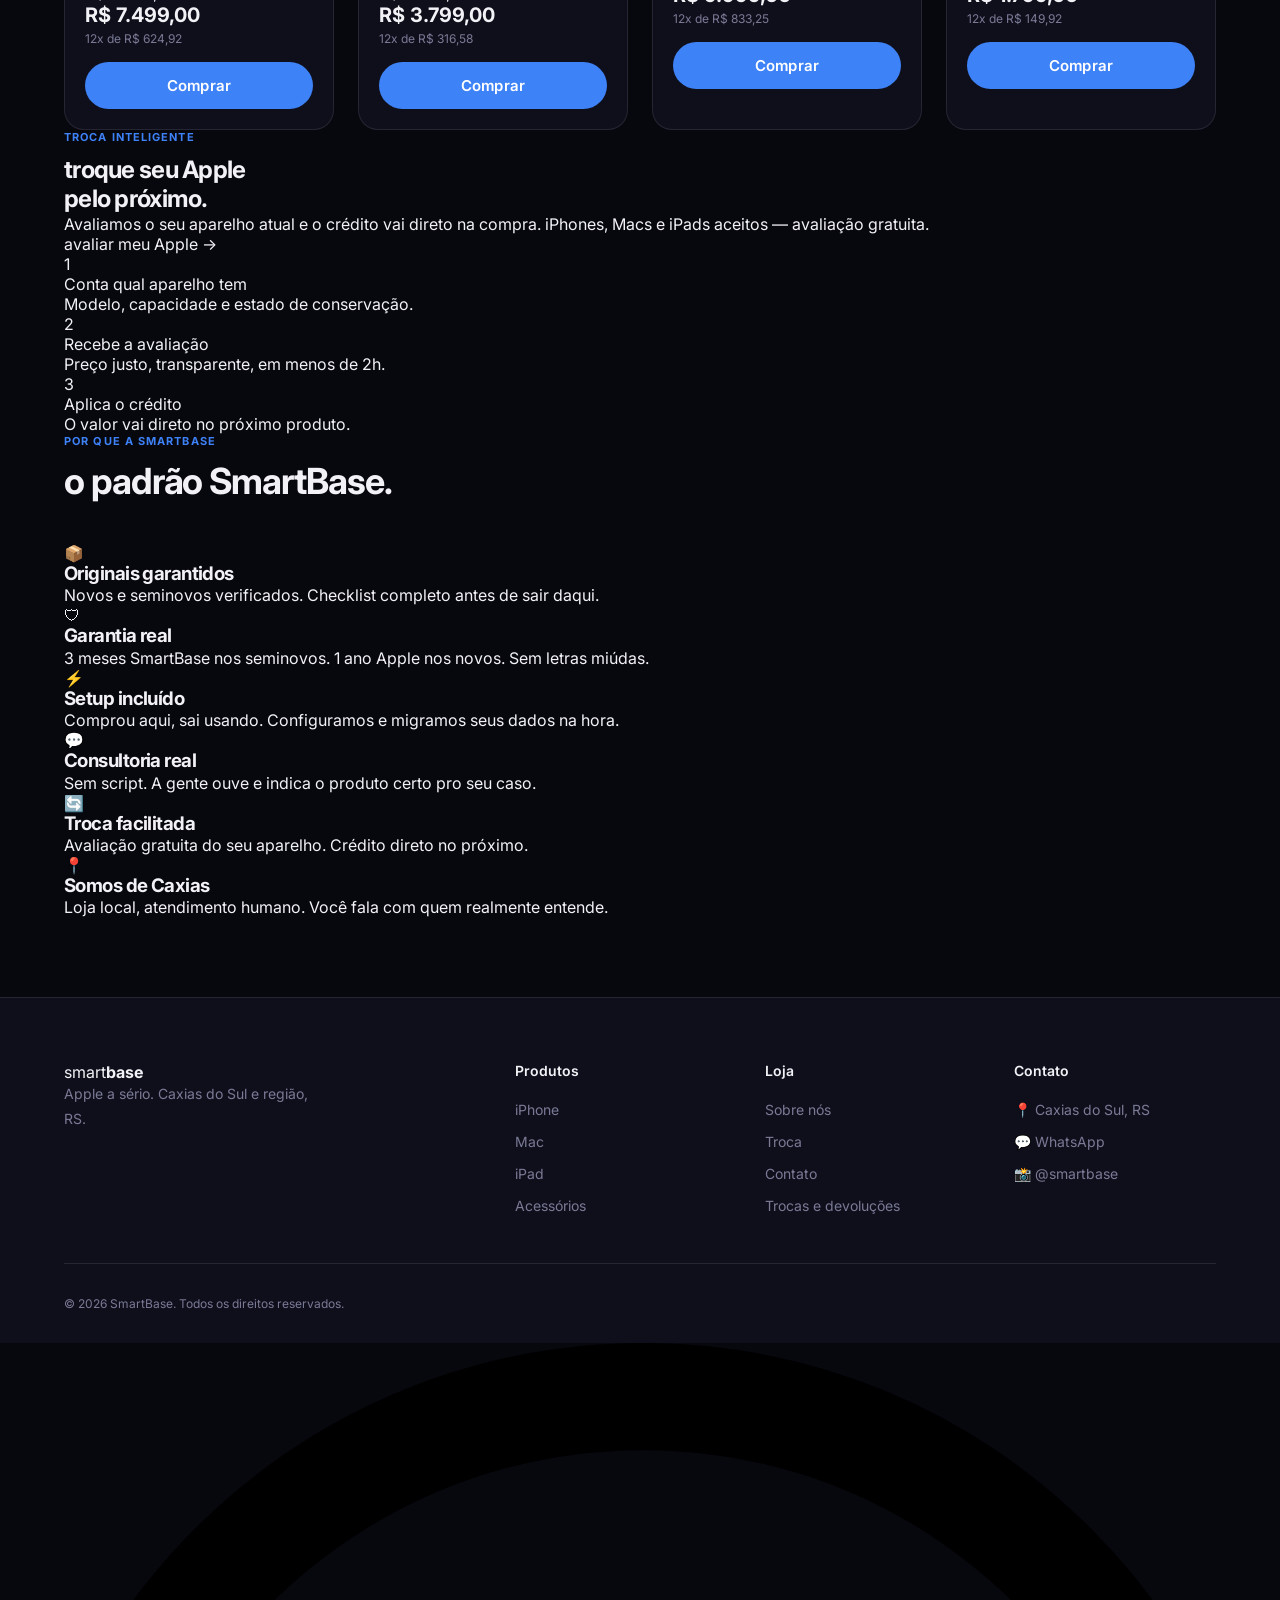
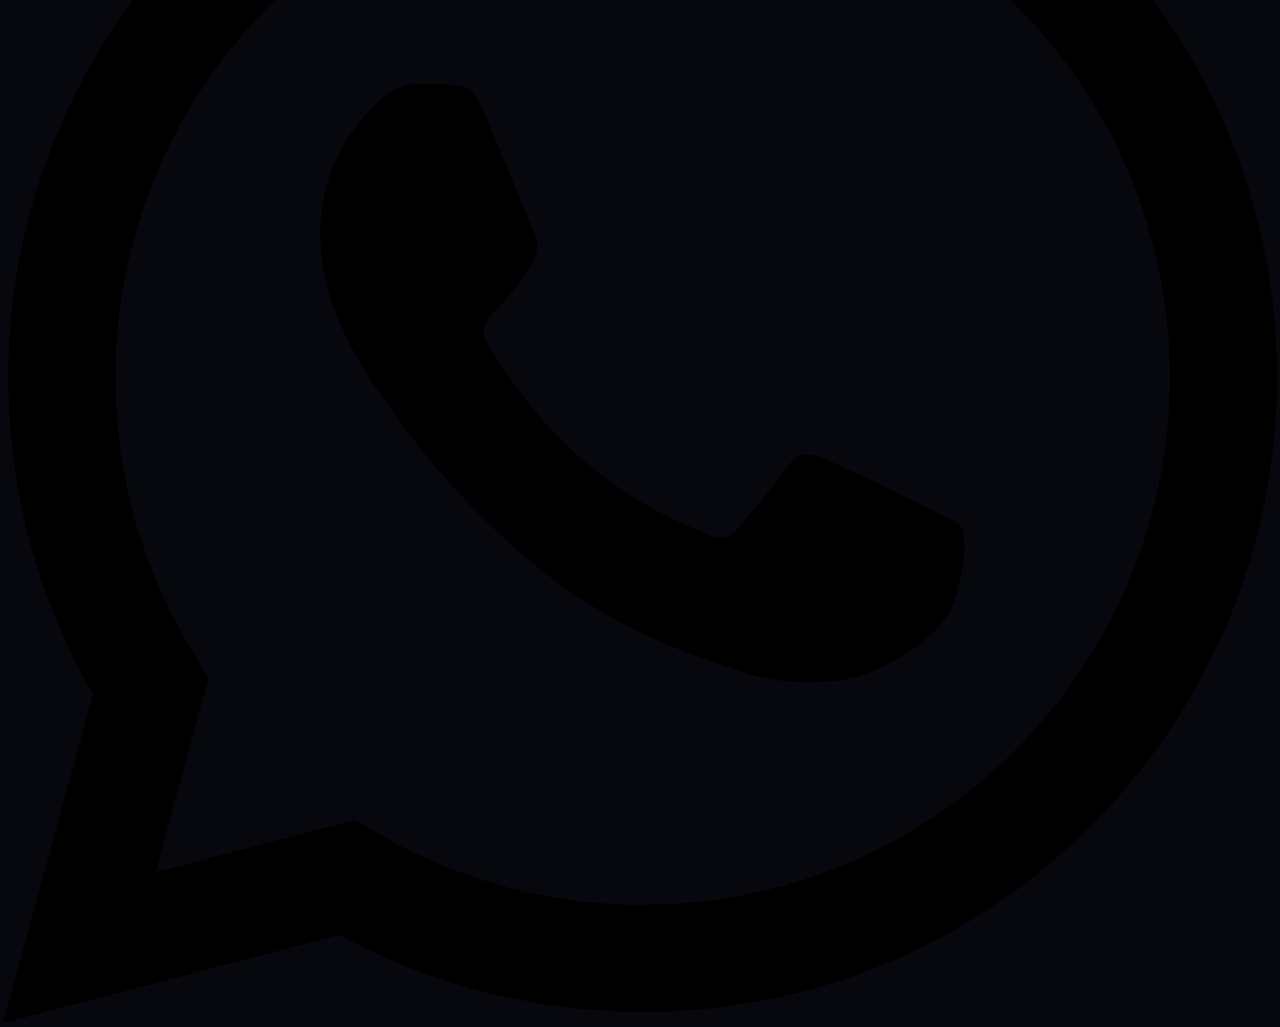
==== commit 608f2a9a: "feat(smartbase): banner carrossel e cards de categoria com foto https://claude.ai/code/session_01Wyd" ====
--- a/clientes/smartbase/tray-preview/home.html
+++ b/clientes/smartbase/tray-preview/home.html
@@ -68,35 +68,76 @@
   </header>
 
   <main>
-    <!-- HERO -->
-    <section class="tray-hero">
-      <div class="tray-container">
-        <div class="tray-hero__content">
-          <p class="tray-section-label">Apple a sério.</p>
-          <h1 class="tray-hero__title">tecnologia que<br><span class="tray-hero__accent">encaixa na sua vida.</span></h1>
-          <p class="tray-hero__sub">iPhones, Macs e iPads — novos e seminovos, com troca e consultoria incluídos. Atendemos Caxias do Sul e região.</p>
-          <div class="tray-hero__actions">
-            <a href="catalog.html" class="tray-btn tray-btn--primary tray-btn--lg">ver produtos</a>
-            <a href="https://wa.me/5554XXXXXXXX" class="tray-btn tray-btn--secondary tray-btn--lg" target="_blank">falar no WhatsApp</a>
+    <!-- BANNER CARROSSEL -->
+    <section class="hero-banner" id="hero-banner" aria-label="Banners principais">
+      <div class="hero-banner__track" id="banner-track">
+
+        <div class="hero-banner__slide">
+          <div class="hero-banner__img" style="background: linear-gradient(135deg, #0F0F1C 0%, #1a1a2e 100%);"></div>
+          <div class="hero-banner__overlay"></div>
+          <div class="hero-banner__content">
+            <div class="hero-banner__logo logo-pill"><span class="logo-pill__dot"></span><span><span class="wordmark-smart">smart</span><span class="wordmark-base">base</span></span></div>
+            <h1 class="hero-banner__title">sua apple store<br>particular.</h1>
+            <p class="hero-banner__sub">novos &amp; seminovos com garantia</p>
+            <div class="hero-banner__actions">
+              <a href="catalog.html" class="tray-btn tray-btn--primary tray-btn--lg">ver produtos</a>
+              <a href="#troca" class="tray-btn tray-btn--secondary tray-btn--lg">fazer troca →</a>
+            </div>
           </div>
         </div>
-        <div class="tray-hero__badge-group">
-          <div class="tray-trust-badge"><span class="tray-trust-badge__num">100%</span><span class="tray-trust-badge__label">originais Apple</span></div>
-          <div class="tray-trust-badge"><span class="tray-trust-badge__num">3m</span><span class="tray-trust-badge__label">garantia seminovos</span></div>
-          <div class="tray-trust-badge"><span class="tray-trust-badge__num">24h</span><span class="tray-trust-badge__label">suporte pós-venda</span></div>
-        </div>
-      </div>
-    </section>
-
-    <!-- CATEGORIAS -->
+
+        <div class="hero-banner__slide">
+          <div class="hero-banner__img" style="background: linear-gradient(135deg, #0F0F1C 0%, #0d1b2a 100%);"></div>
+          <div class="hero-banner__overlay"></div>
+          <div class="hero-banner__content">
+            <div class="hero-banner__logo logo-pill"><span class="logo-pill__dot"></span><span><span class="wordmark-smart">smart</span><span class="wordmark-base">base</span></span></div>
+            <h1 class="hero-banner__title">troque seu Apple<br>pelo próximo.</h1>
+            <p class="hero-banner__sub">avaliação gratuita · crédito direto na compra</p>
+            <div class="hero-banner__actions">
+              <a href="https://wa.me/5554XXXXXXXX" class="tray-btn tray-btn--primary tray-btn--lg" target="_blank">avaliar agora →</a>
+            </div>
+          </div>
+        </div>
+
+      </div>
+      <button class="hero-banner__prev" id="banner-prev" aria-label="Banner anterior"><svg width="20" height="20" viewBox="0 0 24 24" fill="none" stroke="currentColor" stroke-width="2"><polyline points="15 18 9 12 15 6"/></svg></button>
+      <button class="hero-banner__next" id="banner-next" aria-label="Próximo banner"><svg width="20" height="20" viewBox="0 0 24 24" fill="none" stroke="currentColor" stroke-width="2"><polyline points="9 18 15 12 9 6"/></svg></button>
+      <div class="hero-banner__dots" id="banner-dots">
+        <button class="hero-banner__dot is-active" data-index="0"></button>
+        <button class="hero-banner__dot" data-index="1"></button>
+      </div>
+    </section>
+
+    <!-- CATEGORIAS COM FOTO -->
     <section class="tray-categories">
       <div class="tray-container">
         <p class="tray-section-label">navegue por categoria</p>
-        <div class="tray-categories__grid">
-          <a href="catalog.html" class="tray-category-card"><div class="tray-category-card__icon">📱</div><p class="tray-category-card__name">iPhone</p><p class="tray-category-card__count">12 produtos</p></a>
-          <a href="catalog.html" class="tray-category-card"><div class="tray-category-card__icon">💻</div><p class="tray-category-card__name">Mac</p><p class="tray-category-card__count">8 produtos</p></a>
-          <a href="catalog.html" class="tray-category-card"><div class="tray-category-card__icon">🖥</div><p class="tray-category-card__name">iPad</p><p class="tray-category-card__count">5 produtos</p></a>
-          <a href="catalog.html" class="tray-category-card"><div class="tray-category-card__icon">🎧</div><p class="tray-category-card__name">Acessórios</p><p class="tray-category-card__count">9 produtos</p></a>
+        <div class="categories__grid">
+
+          <a href="catalog.html" class="category-card">
+            <div class="category-card__placeholder">📱</div>
+            <div class="category-card__overlay"></div>
+            <div class="category-card__label"><span class="category-card__name">iPhone</span><span class="category-card__dot"></span></div>
+          </a>
+
+          <a href="catalog.html" class="category-card">
+            <div class="category-card__placeholder">⌚</div>
+            <div class="category-card__overlay"></div>
+            <div class="category-card__label"><span class="category-card__name">Apple Watch</span><span class="category-card__dot"></span></div>
+          </a>
+
+          <a href="catalog.html" class="category-card">
+            <div class="category-card__placeholder">🖥</div>
+            <div class="category-card__overlay"></div>
+            <div class="category-card__label"><span class="category-card__name">iPad</span><span class="category-card__dot"></span></div>
+          </a>
+
+          <a href="catalog.html" class="category-card">
+            <div class="category-card__placeholder">🎧</div>
+            <div class="category-card__overlay"></div>
+            <div class="category-card__label"><span class="category-card__name">acessórios</span><span class="category-card__dot"></span></div>
+          </a>
+
         </div>
       </div>
     </section>
--- a/clientes/smartbase/tray-preview/css/theme.css
+++ b/clientes/smartbase/tray-preview/css/theme.css
@@ -630,54 +630,173 @@
 }
 
 /* ============================================================
-   BANNER / HERO HOMEPAGE
-   ============================================================ */
-.tray-hero {
-  padding: 5rem 0 3rem;
-}
-.tray-hero__content { max-width: 640px; }
-.tray-hero__label {
-  font-size: 0.6875rem;
+   BANNER CARROSSEL HOMEPAGE
+   ============================================================ */
+
+.hero-banner {
+  position: relative;
+  width: 100%;
+  overflow: hidden;
+  background: var(--color-surface);
+}
+.hero-banner__track {
+  display: flex;
+  transition: transform 0.6s cubic-bezier(0.4, 0, 0.2, 1);
+}
+.hero-banner__slide {
+  position: relative;
+  min-width: 100%;
+  aspect-ratio: 16/6;
+  overflow: hidden;
+  display: flex;
+  align-items: center;
+}
+@media (max-width: 768px) {
+  .hero-banner__slide { aspect-ratio: 3/4; }
+}
+.hero-banner__img {
+  position: absolute;
+  inset: 0;
+  width: 100%;
+  height: 100%;
+  object-fit: cover;
+}
+.hero-banner__overlay {
+  position: absolute;
+  inset: 0;
+  background: linear-gradient(to right, rgba(7,7,14,0.75) 0%, rgba(7,7,14,0.3) 60%, transparent 100%);
+}
+@media (max-width: 768px) {
+  .hero-banner__overlay {
+    background: linear-gradient(to top, rgba(7,7,14,0.85) 0%, rgba(7,7,14,0.4) 60%, transparent 100%);
+  }
+}
+.hero-banner__content {
+  position: relative;
+  z-index: 1;
+  padding: 4rem 3rem;
+  max-width: 560px;
+}
+@media (max-width: 768px) {
+  .hero-banner__content {
+    padding: 2rem;
+    position: absolute;
+    bottom: 0; left: 0; right: 0;
+    max-width: 100%;
+  }
+}
+.hero-banner__logo { margin-bottom: 1rem; }
+.hero-banner__title {
+  font-size: clamp(1.75rem, 4vw, 3.5rem);
   font-weight: 700;
-  letter-spacing: 0.1em;
-  text-transform: uppercase;
-  color: var(--color-accent);
-  margin-bottom: 1rem;
-  display: flex;
-  align-items: center;
-  gap: 0.75rem;
-}
-.tray-hero__label::before {
-  content: '';
-  display: block;
-  width: 24px; height: 1.5px;
+  color: var(--color-white);
+  line-height: 1.1;
+  margin-bottom: 0.75rem;
+}
+.hero-banner__sub {
+  font-size: 1.125rem;
+  color: var(--color-platinum);
+  margin-bottom: 1.5rem;
+}
+.hero-banner__actions { display: flex; gap: 0.75rem; flex-wrap: wrap; }
+
+.hero-banner__prev,
+.hero-banner__next {
+  position: absolute;
+  top: 50%;
+  transform: translateY(-50%);
+  z-index: 2;
+  width: 44px; height: 44px;
+  border-radius: 50%;
+  background: rgba(7,7,14,0.6);
+  border: 1px solid var(--color-border);
+  color: var(--color-white);
+  display: flex;
+  align-items: center;
+  justify-content: center;
+  cursor: pointer;
+  backdrop-filter: blur(8px);
+  transition: background 200ms ease;
+}
+.hero-banner__prev { left: 1rem; }
+.hero-banner__next { right: 1rem; }
+.hero-banner__prev:hover, .hero-banner__next:hover { background: rgba(62,130,247,0.4); }
+@media (max-width: 480px) { .hero-banner__prev, .hero-banner__next { display: none; } }
+
+.hero-banner__dots {
+  position: absolute;
+  bottom: 1.25rem;
+  left: 50%;
+  transform: translateX(-50%);
+  z-index: 2;
+  display: flex;
+  gap: 0.5rem;
+}
+.hero-banner__dot {
+  width: 8px; height: 8px;
+  border-radius: 50%;
+  background: rgba(242,242,246,0.4);
+  border: none;
+  cursor: pointer;
+  transition: all 200ms ease;
+  padding: 0;
+}
+.hero-banner__dot.is-active {
   background: var(--color-signal);
-}
-.tray-hero__title { font-size: clamp(2.5rem, 6vw, 4.5rem); color: var(--color-white); margin-bottom: 1.25rem; }
-.tray-hero__sub { font-size: clamp(1rem, 2vw, 1.125rem); color: var(--color-platinum); line-height: 1.75; margin-bottom: 2.5rem; max-width: 520px; }
-.tray-hero__actions { display: flex; gap: 1rem; flex-wrap: wrap; }
-
-/* Categorias */
+  width: 24px;
+  border-radius: 4px;
+}
+
+/* Categorias com foto */
 .tray-categories { padding: 2.5rem 0; }
-.tray-categories__grid {
+.categories__grid {
   display: grid;
   grid-template-columns: repeat(4, 1fr);
   gap: 1rem;
 }
-.tray-category-item {
-  background: var(--color-surface);
-  border: 1px solid var(--color-border);
+.category-card {
+  position: relative;
   border-radius: var(--radius-lg);
-  padding: 1.5rem;
-  text-align: center;
-  transition: all 250ms ease;
+  overflow: hidden;
+  aspect-ratio: 3/4;
   cursor: pointer;
   display: block;
-}
-.tray-category-item:hover { border-color: rgba(62, 130, 247, 0.3); transform: translateY(-3px); }
-.tray-category-item__icon { font-size: 2.25rem; margin-bottom: 0.625rem; }
-.tray-category-item__name { font-size: 0.9375rem; font-weight: 600; color: var(--color-text); }
-@media (max-width: 768px) { .tray-categories__grid { grid-template-columns: repeat(2, 1fr); } }
+  transition: transform 250ms ease;
+}
+.category-card:hover { transform: translateY(-4px); }
+.category-card:hover .category-card__img { transform: scale(1.05); }
+.category-card__img {
+  position: absolute;
+  inset: 0;
+  width: 100%; height: 100%;
+  object-fit: cover;
+  transition: transform 0.5s ease;
+}
+.category-card__placeholder {
+  position: absolute;
+  inset: 0;
+  background: var(--color-surface);
+  display: flex;
+  align-items: center;
+  justify-content: center;
+  font-size: 48px;
+}
+.category-card__overlay {
+  position: absolute;
+  inset: 0;
+  background: linear-gradient(to top, rgba(7,7,14,0.85) 0%, transparent 55%);
+}
+.category-card__label {
+  position: absolute;
+  bottom: 0; left: 0; right: 0;
+  padding: 1rem;
+  display: flex;
+  align-items: center;
+  gap: 0.5rem;
+}
+.category-card__name { font-size: 0.9375rem; font-weight: 600; color: var(--color-white); }
+.category-card__dot { width: 8px; height: 8px; border-radius: 50%; background: var(--color-signal); flex-shrink: 0; }
+@media (max-width: 768px) { .categories__grid { grid-template-columns: repeat(2, 1fr); } }
 
 /* Section headers */
 .tray-section-label {
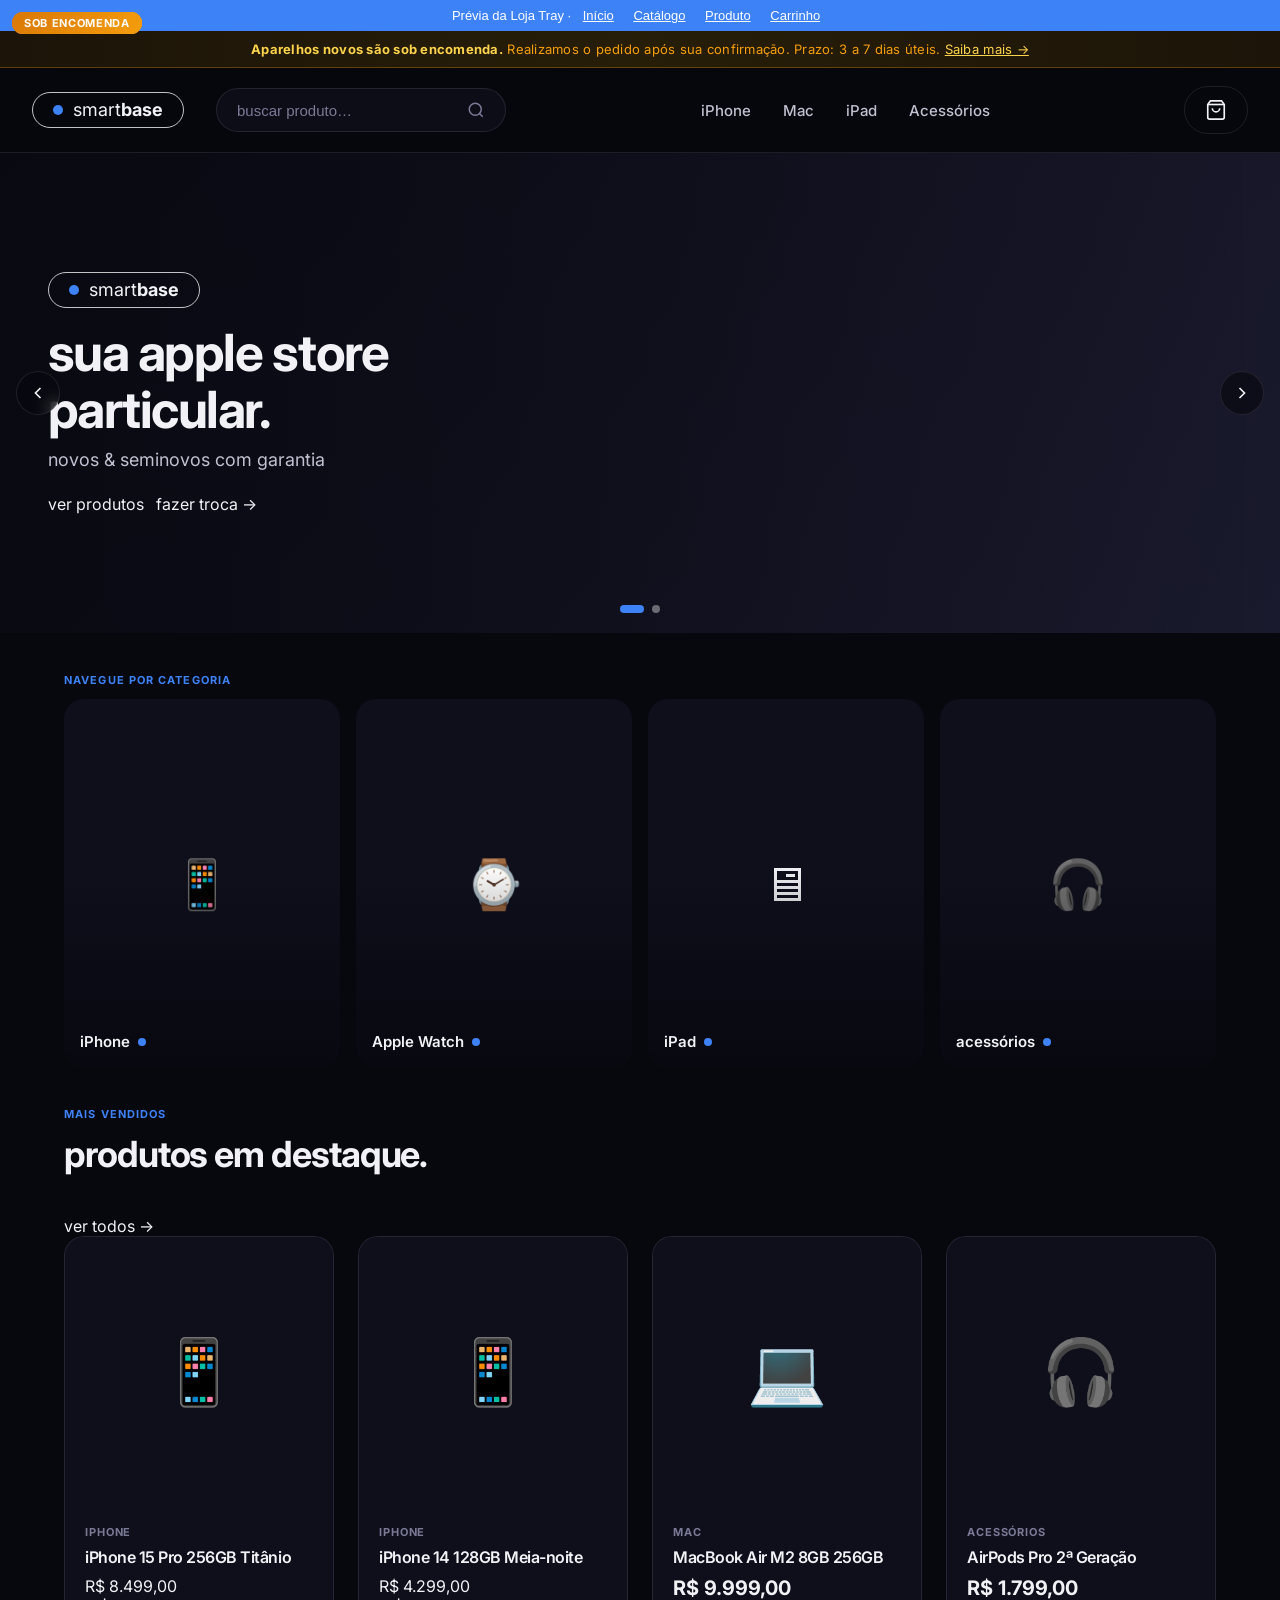
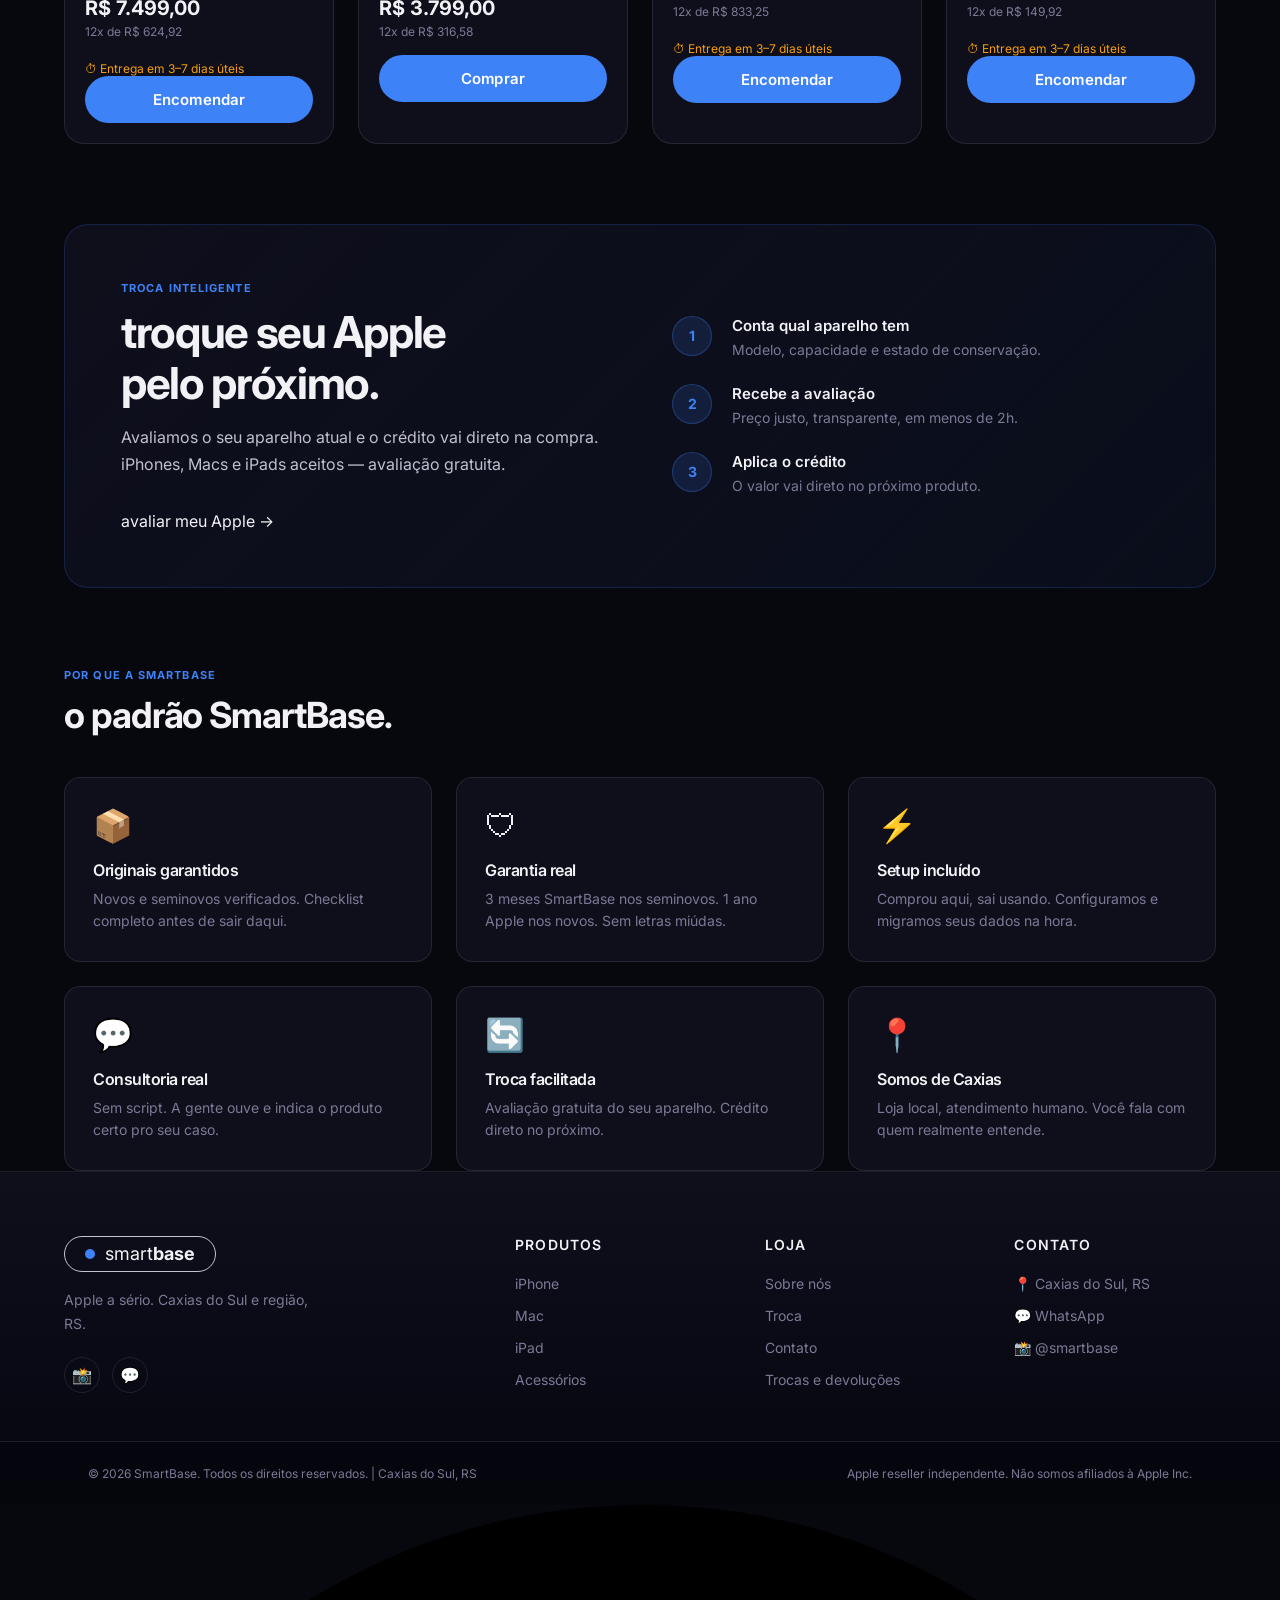
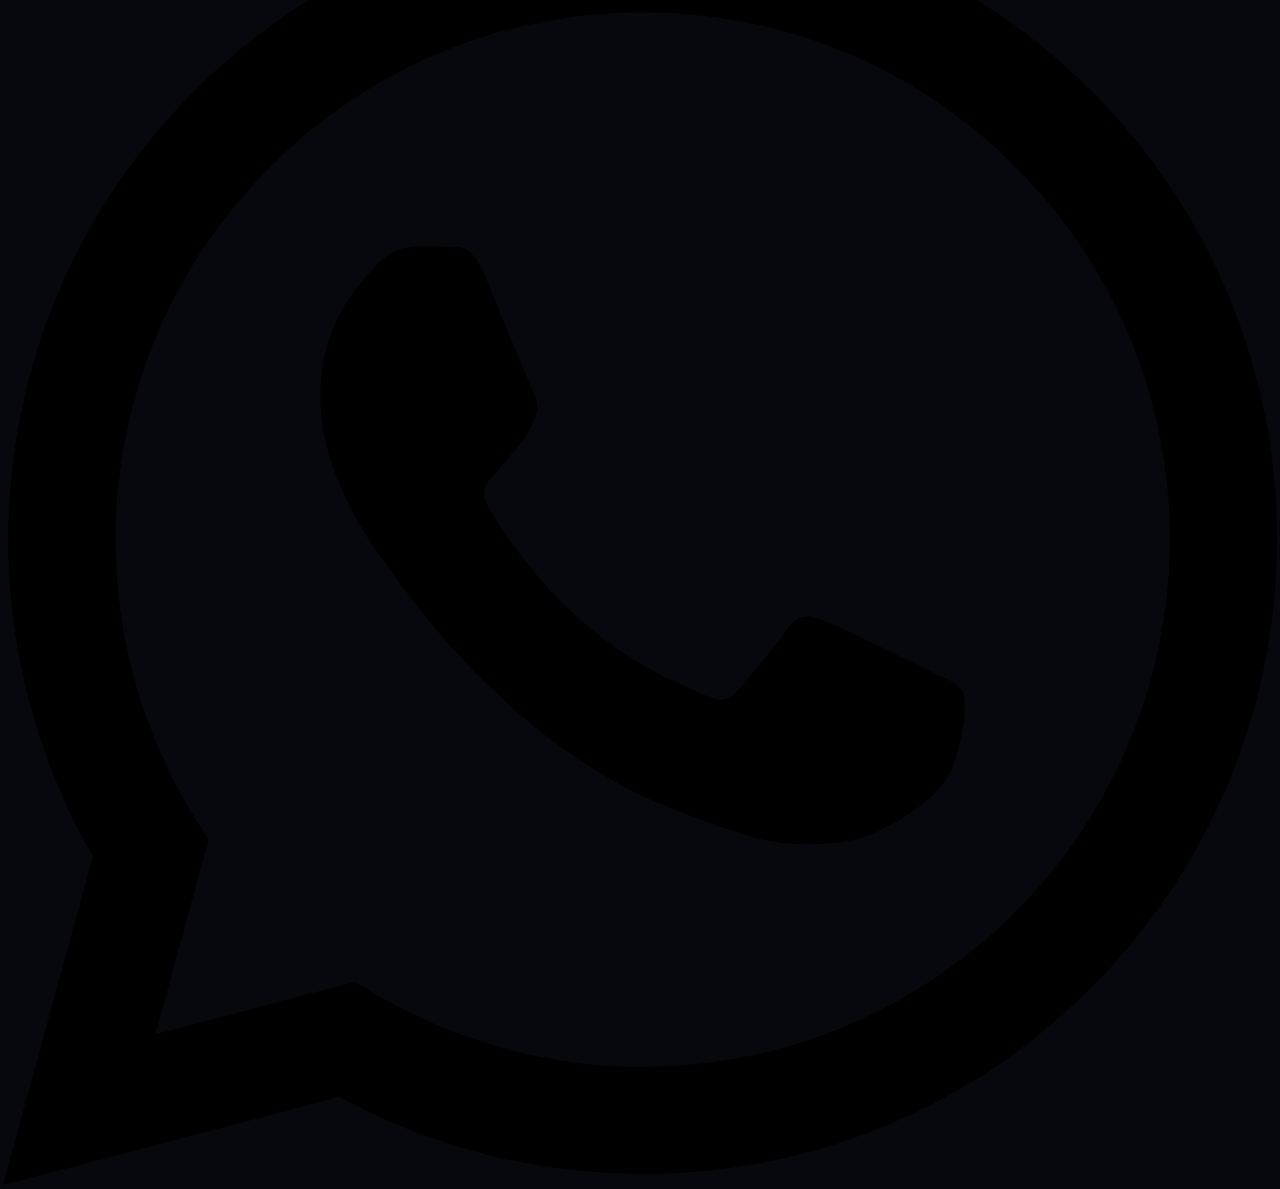
==== commit 7ab00e9c: "fix: header, footer e avisos de sob encomenda (SmartBase) - Header: layout centralizado, logo comple" ====
--- a/clientes/smartbase/tray-preview/home.html
+++ b/clientes/smartbase/tray-preview/home.html
@@ -25,6 +25,10 @@
     <a href="catalog.html">Catálogo</a>
     <a href="product.html">Produto</a>
     <a href="cart.html">Carrinho</a>
+  </div>
+
+  <div class="tray-order-banner">
+    <strong>Aparelhos novos são sob encomenda.</strong> Realizamos o pedido após sua confirmação. Prazo: 3 a 7 dias úteis. <a href="https://wa.me/5554XXXXXXXX" target="_blank">Saiba mais →</a>
   </div>
 
   <header class="tray-header" id="tray-header">
@@ -155,7 +159,7 @@
             <a href="product.html" class="tray-product-card__image-link">
               <div class="tray-product-card__image-wrap">
                 <div style="width:100%;aspect-ratio:1;background:var(--color-surface);display:flex;align-items:center;justify-content:center;font-size:64px;">📱</div>
-                <span class="tray-product-card__badge">novo</span>
+                <span class="tray-product-card__badge tray-product-card__badge--order">sob encomenda</span>
               </div>
             </a>
             <div class="tray-product-card__body">
@@ -166,7 +170,8 @@
                 <p class="tray-product-card__price">R$ 7.499,00</p>
                 <p class="tray-product-card__installments">12x de R$ 624,92</p>
               </div>
-              <div class="tray-product-card__actions"><a href="product.html" class="buy-button">Comprar</a></div>
+              <p class="tray-product-card__order-notice">⏱ Entrega em 3–7 dias úteis</p>
+              <div class="tray-product-card__actions"><a href="product.html" class="buy-button">Encomendar</a></div>
             </div>
           </article>
 
@@ -193,7 +198,7 @@
             <a href="product.html" class="tray-product-card__image-link">
               <div class="tray-product-card__image-wrap">
                 <div style="width:100%;aspect-ratio:1;background:var(--color-surface);display:flex;align-items:center;justify-content:center;font-size:64px;">💻</div>
-                <span class="tray-product-card__badge">novo</span>
+                <span class="tray-product-card__badge tray-product-card__badge--order">sob encomenda</span>
               </div>
             </a>
             <div class="tray-product-card__body">
@@ -203,7 +208,8 @@
                 <p class="tray-product-card__price">R$ 9.999,00</p>
                 <p class="tray-product-card__installments">12x de R$ 833,25</p>
               </div>
-              <div class="tray-product-card__actions"><a href="product.html" class="buy-button">Comprar</a></div>
+              <p class="tray-product-card__order-notice">⏱ Entrega em 3–7 dias úteis</p>
+              <div class="tray-product-card__actions"><a href="product.html" class="buy-button">Encomendar</a></div>
             </div>
           </article>
 
@@ -211,7 +217,7 @@
             <a href="product.html" class="tray-product-card__image-link">
               <div class="tray-product-card__image-wrap">
                 <div style="width:100%;aspect-ratio:1;background:var(--color-surface);display:flex;align-items:center;justify-content:center;font-size:64px;">🎧</div>
-                <span class="tray-product-card__badge">novo</span>
+                <span class="tray-product-card__badge tray-product-card__badge--order">sob encomenda</span>
               </div>
             </a>
             <div class="tray-product-card__body">
@@ -221,7 +227,8 @@
                 <p class="tray-product-card__price">R$ 1.799,00</p>
                 <p class="tray-product-card__installments">12x de R$ 149,92</p>
               </div>
-              <div class="tray-product-card__actions"><a href="product.html" class="buy-button">Comprar</a></div>
+              <p class="tray-product-card__order-notice">⏱ Entrega em 3–7 dias úteis</p>
+              <div class="tray-product-card__actions"><a href="product.html" class="buy-button">Encomendar</a></div>
             </div>
           </article>
 
@@ -271,6 +278,10 @@
         <div class="tray-footer__brand">
           <div class="logo-pill"><span class="logo-pill__dot"></span><span><span class="wordmark-smart">smart</span><span class="wordmark-base">base</span></span></div>
           <p class="tray-footer__tagline">Apple a sério. Caxias do Sul e região, RS.</p>
+          <div class="tray-footer__social">
+            <a href="https://instagram.com/smartbase" class="tray-footer__social-link" aria-label="Instagram" target="_blank">📸</a>
+            <a href="https://wa.me/5554XXXXXXXX" class="tray-footer__social-link" aria-label="WhatsApp" target="_blank">💬</a>
+          </div>
         </div>
         <div>
           <p class="tray-footer__col-title">Produtos</p>
@@ -300,7 +311,8 @@
         </div>
       </div>
       <div class="tray-footer__bottom">
-        <p class="tray-footer__copy">© 2026 SmartBase. Todos os direitos reservados.</p>
+        <p class="tray-footer__copy">© 2026 SmartBase. Todos os direitos reservados. | Caxias do Sul, RS</p>
+        <p class="tray-footer__copy">Apple reseller independente. Não somos afiliados à Apple Inc.</p>
       </div>
     </div>
   </footer>
--- a/clientes/smartbase/tray-preview/css/theme.css
+++ b/clientes/smartbase/tray-preview/css/theme.css
@@ -69,11 +69,11 @@
   position: sticky;
   top: 0;
   z-index: 100;
-  background: rgba(7, 7, 14, 0.9);
-  backdrop-filter: blur(16px);
-  -webkit-backdrop-filter: blur(16px);
+  background: rgba(7, 7, 14, 0.92);
+  backdrop-filter: blur(20px);
+  -webkit-backdrop-filter: blur(20px);
   border-bottom: 1px solid var(--color-border);
-  padding: 0.875rem 0;
+  padding: 1.125rem 0;
 }
 
 .tray-header__inner {
@@ -81,75 +81,120 @@
   align-items: center;
   justify-content: space-between;
   gap: 2rem;
-}
-
+  max-width: 1280px;
+  margin-inline: auto;
+  padding-inline: 2rem;
+}
+
+/* Logo pill */
 .tray-header__logo {
   display: inline-flex;
   align-items: center;
+  flex-shrink: 0;
+  text-decoration: none;
+}
+
+.logo-pill {
+  display: inline-flex;
+  align-items: center;
   gap: 0.625rem;
-  padding: 0.5rem 1rem;
-  border: 1.5px solid var(--color-white);
+  padding: 0.5rem 1.25rem;
+  border: 1.5px solid rgba(242, 242, 246, 0.8);
   border-radius: var(--radius-full);
   font-size: 1.125rem;
+  font-family: var(--font-family);
   white-space: nowrap;
-}
-
-.tray-header__logo-dot {
-  width: 10px; height: 10px;
+  line-height: 1;
+}
+
+.logo-pill__dot {
+  width: 10px;
+  height: 10px;
   background: var(--color-signal);
   border-radius: 50%;
   flex-shrink: 0;
-}
+  display: inline-block;
+}
+
+.wordmark-smart { font-weight: 400; color: var(--color-white); }
+.wordmark-base  { font-weight: 700; color: var(--color-white); }
 
 .tray-header__nav {
   display: flex;
   align-items: center;
   gap: 2rem;
-}
-
-.tray-header__nav a {
-  font-size: 0.875rem;
+  flex: 1;
+  justify-content: center;
+}
+
+.tray-header__nav ul {
+  display: flex;
+  align-items: center;
+  gap: 2rem;
+  list-style: none;
+  margin: 0;
+  padding: 0;
+}
+
+.tray-nav-link, .tray-header__nav a {
+  font-size: 0.9375rem;
   font-weight: 500;
   color: var(--color-platinum);
   transition: color var(--transition);
-}
-.tray-header__nav a:hover { color: var(--color-white); }
+  text-decoration: none;
+}
+.tray-nav-link:hover, .tray-header__nav a:hover,
+.tray-nav-link.is-active { color: var(--color-white); }
 
 .tray-header__actions {
   display: flex;
   align-items: center;
   gap: 1rem;
+  flex-shrink: 0;
 }
 
 /* Busca */
+.tray-header__search,
 .tray-search-form {
   display: flex;
   align-items: center;
-  gap: 0;
-  background: var(--color-surface);
+  background: rgba(15, 15, 28, 0.8);
   border: 1px solid var(--color-border);
   border-radius: var(--radius-full);
   overflow: hidden;
   transition: border-color var(--transition);
-}
+  min-width: 280px;
+}
+.tray-header__search:focus-within,
 .tray-search-form:focus-within { border-color: var(--color-signal); }
 
+.tray-search-input,
+.tray-header__search input,
 .tray-search-form input {
   background: transparent;
   border: none;
   color: var(--color-text);
-  font-size: 0.875rem;
-  padding: 0.5rem 1rem;
-  width: 220px;
+  font-size: 0.9375rem;
+  padding: 0.75rem 1.25rem;
+  flex: 1;
   outline: none;
-}
+  min-width: 0;
+}
+.tray-search-input::placeholder,
 .tray-search-form input::placeholder { color: var(--color-silver); }
+
+.tray-search-btn,
+.tray-header__search button,
 .tray-search-form button {
-  padding: 0.5rem 1rem;
+  padding: 0.75rem 1.25rem;
   color: var(--color-silver);
-  font-size: 1rem;
+  flex-shrink: 0;
   transition: color var(--transition);
-}
+  display: flex;
+  align-items: center;
+}
+.tray-search-btn:hover,
+.tray-header__search button:hover,
 .tray-search-form button:hover { color: var(--color-signal); }
 
 /* Carrinho */
@@ -158,7 +203,7 @@
   display: flex;
   align-items: center;
   gap: 0.5rem;
-  padding: 0.5rem 1rem;
+  padding: 0.75rem 1.25rem;
   background: transparent;
   border: 1.5px solid var(--color-border);
   border-radius: var(--radius-full);
@@ -166,12 +211,13 @@
   font-weight: 600;
   color: var(--color-white);
   transition: border-color var(--transition);
+  text-decoration: none;
 }
 .tray-cart-btn:hover { border-color: var(--color-platinum); }
 
 .tray-cart-badge {
   position: absolute;
-  top: -6px; right: -6px;
+  top: -5px; right: -5px;
   width: 18px; height: 18px;
   background: var(--color-signal);
   border-radius: 50%;
@@ -183,12 +229,55 @@
   color: #fff;
 }
 
-@media (max-width: 900px) {
+/* Hamburger */
+.tray-hamburger {
+  display: none;
+  flex-direction: column;
+  gap: 5px;
+  padding: 0.5rem;
+  cursor: pointer;
+}
+.tray-hamburger span {
+  display: block;
+  width: 22px; height: 2px;
+  background: var(--color-white);
+  border-radius: 2px;
+  transition: all 250ms ease;
+}
+
+/* Mobile nav */
+.tray-mobile-nav {
+  display: none;
+  flex-direction: column;
+  gap: 0;
+  background: rgba(7,7,14,0.97);
+  border-top: 1px solid var(--color-border);
+  padding: 0;
+  max-height: 0;
+  overflow: hidden;
+  transition: max-height 0.3s ease, padding 0.3s ease;
+}
+.tray-mobile-nav.is-open {
+  max-height: 400px;
+  padding: 1rem 0;
+}
+.tray-mobile-nav a {
+  padding: 0.875rem 2rem;
+  font-size: 1rem;
+  color: var(--color-platinum);
+  border-bottom: 1px solid var(--color-border);
+}
+.tray-mobile-nav a:last-child { border-bottom: none; }
+
+@media (max-width: 1024px) {
   .tray-header__nav { display: none; }
-  .tray-search-form input { width: 140px; }
-}
-@media (max-width: 600px) {
-  .tray-search-form { display: none; }
+  .tray-header__search, .tray-search-form { min-width: 200px; }
+}
+@media (max-width: 768px) {
+  .tray-header__search, .tray-search-form { display: none; }
+  .tray-hamburger { display: flex; }
+  .tray-mobile-nav { display: flex; }
+  .tray-header__inner { padding-inline: 1.25rem; }
 }
 
 /* ============================================================
@@ -840,13 +929,128 @@
 }
 
 /* ============================================================
+   SEÇÃO TRADE-IN
+   ============================================================ */
+.tray-tradein {
+  padding: 5rem 0;
+}
+.tray-tradein__inner {
+  display: grid;
+  grid-template-columns: 1fr 1fr;
+  gap: 4rem;
+  align-items: center;
+  background: linear-gradient(135deg, var(--color-surface) 0%, rgba(62, 130, 247, 0.06) 100%);
+  border: 1px solid rgba(62, 130, 247, 0.18);
+  border-radius: 24px;
+  padding: 3.5rem;
+}
+@media (max-width: 900px) {
+  .tray-tradein__inner {
+    grid-template-columns: 1fr;
+    padding: 2rem;
+    gap: 2rem;
+  }
+}
+.tray-tradein__title {
+  font-size: clamp(1.75rem, 3.5vw, 2.75rem);
+  font-weight: 700;
+  color: var(--color-white);
+  line-height: 1.15;
+  margin-bottom: 1rem;
+}
+.tray-tradein__sub {
+  font-size: 1rem;
+  color: var(--color-platinum);
+  line-height: 1.7;
+  margin-bottom: 2rem;
+}
+.tray-tradein__steps {
+  display: flex;
+  flex-direction: column;
+  gap: 1.5rem;
+}
+.tray-tradein__step {
+  display: flex;
+  align-items: flex-start;
+  gap: 1.25rem;
+}
+.tray-tradein__step-num {
+  width: 40px;
+  height: 40px;
+  border-radius: 50%;
+  background: rgba(62, 130, 247, 0.15);
+  border: 1px solid rgba(62, 130, 247, 0.3);
+  color: var(--color-signal);
+  font-size: 0.875rem;
+  font-weight: 700;
+  display: flex;
+  align-items: center;
+  justify-content: center;
+  flex-shrink: 0;
+}
+.tray-tradein__step-title {
+  font-size: 0.9375rem;
+  font-weight: 600;
+  color: var(--color-white);
+  margin-bottom: 0.25rem;
+}
+.tray-tradein__step-desc {
+  font-size: 0.875rem;
+  color: var(--color-silver);
+  line-height: 1.5;
+}
+
+/* ============================================================
+   DIFERENCIAIS (FEATURES GRID)
+   ============================================================ */
+.tray-features-grid {
+  display: grid;
+  grid-template-columns: repeat(3, 1fr);
+  gap: 1.5rem;
+  margin-top: 1rem;
+}
+@media (max-width: 900px) {
+  .tray-features-grid { grid-template-columns: repeat(2, 1fr); }
+}
+@media (max-width: 480px) {
+  .tray-features-grid { grid-template-columns: 1fr; }
+}
+.tray-feature {
+  background: var(--color-surface);
+  border: 1px solid var(--color-border);
+  border-radius: 16px;
+  padding: 1.75rem;
+  transition: border-color 250ms ease, transform 250ms ease;
+}
+.tray-feature:hover {
+  border-color: rgba(62, 130, 247, 0.25);
+  transform: translateY(-3px);
+}
+.tray-feature__icon {
+  font-size: 2rem;
+  margin-bottom: 1rem;
+  display: block;
+}
+.tray-feature__title {
+  font-size: 1rem;
+  font-weight: 600;
+  color: var(--color-white);
+  margin-bottom: 0.5rem;
+}
+.tray-feature__desc {
+  font-size: 0.875rem;
+  color: var(--color-silver);
+  line-height: 1.6;
+}
+
+/* ============================================================
    FOOTER
    ============================================================ */
 .tray-footer {
-  background: var(--color-surface);
+  background: linear-gradient(180deg, var(--color-surface) 0%, #060610 100%);
   border-top: 1px solid var(--color-border);
-  padding: 4rem 0 2rem;
-  margin-top: 5rem;
+  padding: 4rem 0 0;
+  margin-top: 0;
 }
 .tray-footer__grid {
   display: grid;
@@ -854,24 +1058,29 @@
   gap: 3rem;
   margin-bottom: 3rem;
 }
-.tray-footer__brand-logo {
+.tray-footer__brand .logo-pill {
+  margin-bottom: 1rem;
+}
+.tray-footer__tagline { font-size: 0.875rem; color: var(--color-text-label); line-height: 1.75; max-width: 260px; margin-bottom: 1.25rem; }
+.tray-footer__social { display: flex; gap: 0.75rem; margin-top: 0.5rem; }
+.tray-footer__social-link {
   display: inline-flex;
   align-items: center;
-  gap: 0.625rem;
-  padding: 0.5rem 1rem;
-  border: 1.5px solid var(--color-white);
-  border-radius: var(--radius-full);
-  font-size: 1.125rem;
-  margin-bottom: 1rem;
-}
-.tray-footer__brand-logo-dot { width: 10px; height: 10px; background: var(--color-signal); border-radius: 50%; }
-.tray-footer__brand p { font-size: 0.875rem; color: var(--color-text-label); line-height: 1.75; max-width: 260px; }
-.tray-footer__col-title { font-size: 0.875rem; font-weight: 600; color: var(--color-text); margin-bottom: 1.25rem; }
+  justify-content: center;
+  width: 36px; height: 36px;
+  border-radius: 50%;
+  border: 1px solid var(--color-border);
+  color: var(--color-text-label);
+  font-size: 1rem;
+  transition: all var(--transition);
+}
+.tray-footer__social-link:hover { border-color: var(--color-signal); color: var(--color-signal); }
+.tray-footer__col-title { font-size: 0.875rem; font-weight: 600; color: var(--color-text); margin-bottom: 1.25rem; text-transform: uppercase; letter-spacing: 0.08em; }
 .tray-footer__links { display: flex; flex-direction: column; gap: 0.75rem; }
 .tray-footer__link { font-size: 0.875rem; color: var(--color-text-label); transition: color var(--transition); }
 .tray-footer__link:hover { color: var(--color-white); }
 .tray-footer__bottom {
-  padding-top: 2rem;
+  padding: 1.5rem 0;
   border-top: 1px solid var(--color-border);
   display: flex;
   align-items: center;
@@ -880,9 +1089,69 @@
   gap: 1rem;
   font-size: 0.75rem;
   color: var(--color-text-label);
+  background: rgba(0, 0, 0, 0.25);
+  margin-inline: calc(-50vw + 50%);
+  padding-inline: calc(50vw - 50% + 1.5rem);
 }
 @media (max-width: 1024px) { .tray-footer__grid { grid-template-columns: 1fr 1fr; } .tray-footer__brand { grid-column: 1/-1; } }
 @media (max-width: 600px) { .tray-footer__grid { grid-template-columns: 1fr; } }
+
+/* ============================================================
+   SOB ENCOMENDA — badge + aviso + página de produto
+   ============================================================ */
+/* Badge nos cards */
+.tray-product-card__badge--order {
+  background: linear-gradient(135deg, #d97706 0%, #f59e0b 100%) !important;
+  color: #fff !important;
+}
+/* Faixa de aviso no topo da loja */
+.tray-order-banner {
+  background: linear-gradient(90deg, #1c1408 0%, #271e08 50%, #1c1408 100%);
+  border-bottom: 1px solid rgba(245, 158, 11, 0.3);
+  padding: 10px 1.5rem;
+  text-align: center;
+  font-size: 0.8125rem;
+  color: #f59e0b;
+  letter-spacing: 0.02em;
+}
+.tray-order-banner strong { color: #fcd34d; }
+.tray-order-banner a { color: #fcd34d; text-decoration: underline; }
+/* Notice inline no card */
+.tray-product-card__order-notice {
+  font-size: 0.75rem;
+  color: #f59e0b;
+  margin-top: 6px;
+  display: flex;
+  align-items: center;
+  gap: 4px;
+}
+/* Status na página de produto */
+.tray-availability--order {
+  display: inline-flex;
+  align-items: center;
+  gap: 6px;
+  padding: 5px 14px;
+  border-radius: var(--radius-full);
+  font-size: 0.8125rem;
+  font-weight: 600;
+  background: rgba(245, 158, 11, 0.12);
+  border: 1px solid rgba(245, 158, 11, 0.4);
+  color: #f59e0b;
+}
+.tray-availability--order::before { content: ''; display: block; width: 6px; height: 6px; border-radius: 50%; background: #f59e0b; }
+/* Caixa de aviso na página de produto */
+.tray-order-notice-box {
+  background: rgba(245, 158, 11, 0.07);
+  border: 1px solid rgba(245, 158, 11, 0.25);
+  border-radius: var(--radius-md);
+  padding: 1rem 1.25rem;
+  margin: 1.25rem 0;
+  font-size: 0.875rem;
+  color: #fcd34d;
+  line-height: 1.6;
+}
+.tray-order-notice-box p + p { margin-top: 0.5rem; }
+.tray-order-notice-box strong { color: #fde68a; }
 
 /* ============================================================
    EMPTY STATE
